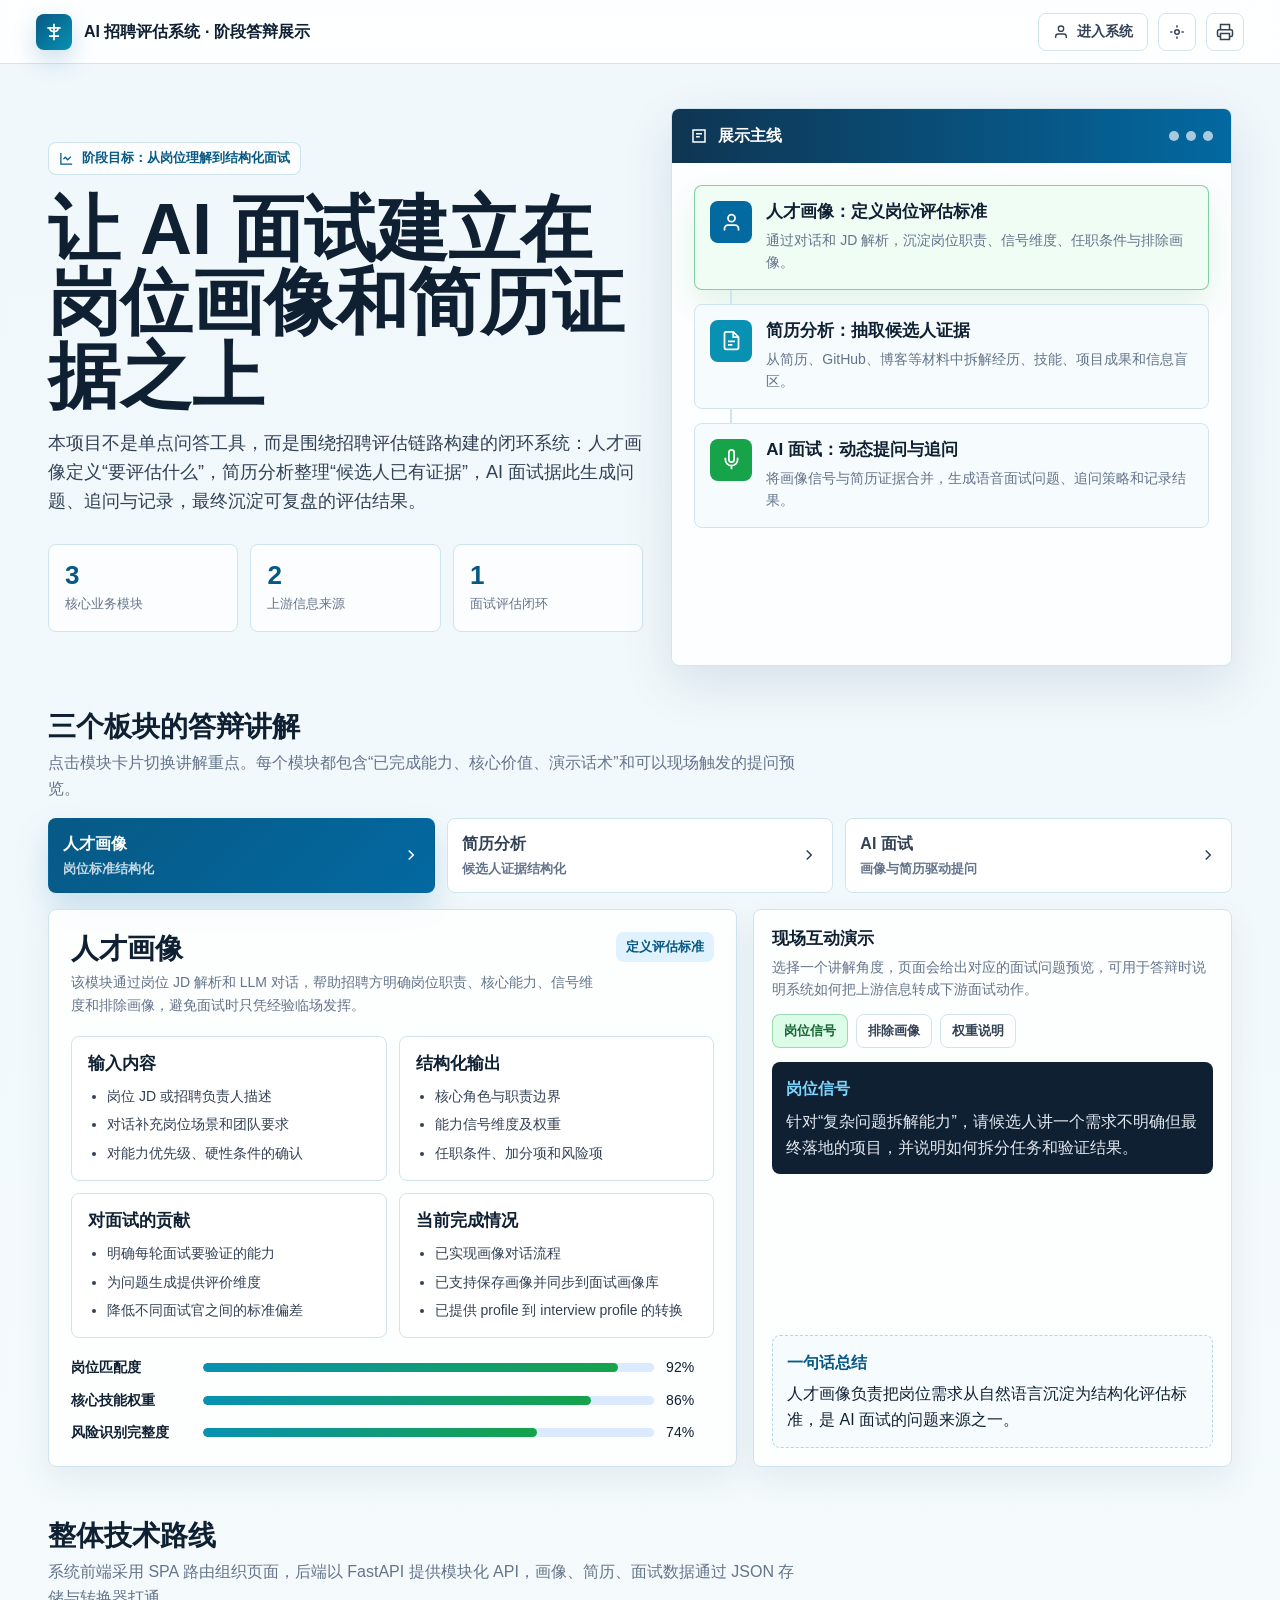
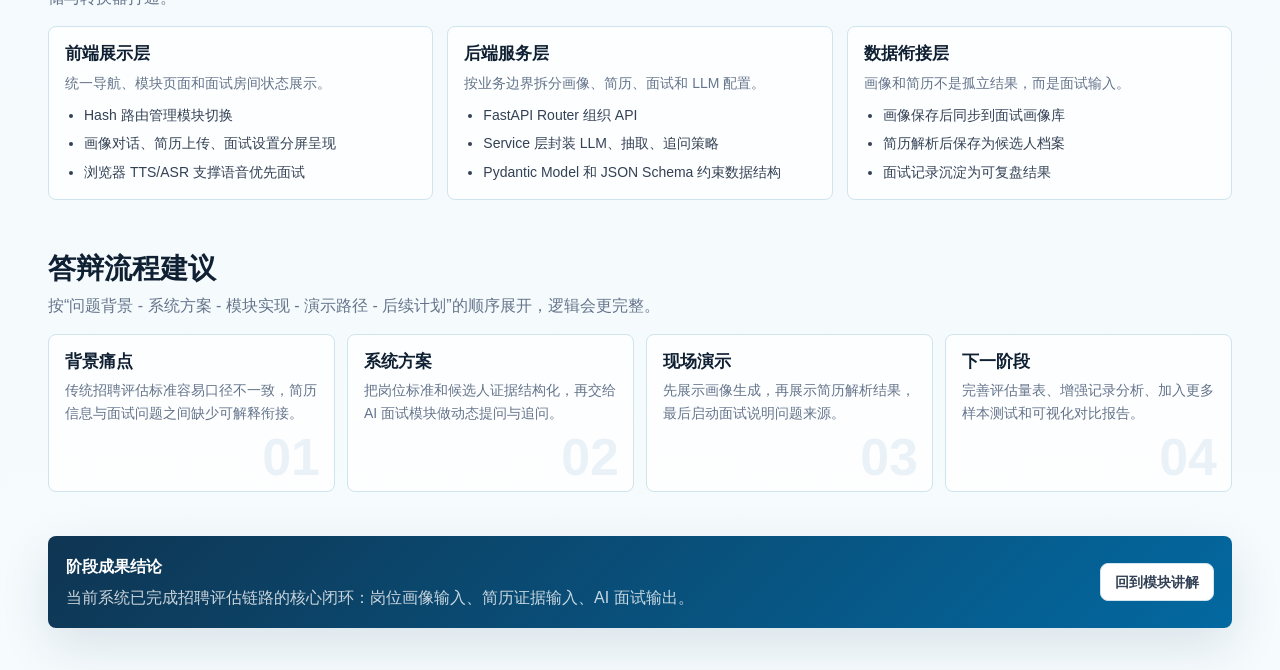
==== defense_showcase/index.html @ 8c4bca88 "答辩展示页面" ====
<!DOCTYPE html>
<html lang="zh-CN">
<head>
  <meta charset="UTF-8">
  <meta name="viewport" content="width=device-width, initial-scale=1.0">
  <title>AI 招聘评估系统 - 阶段答辩展示</title>
  <style>
    :root {
      --bg: #eef7fb;
      --surface: #ffffff;
      --surface-soft: #f6fbfd;
      --ink: #102033;
      --text: #334155;
      --muted: #64748b;
      --line: #cfe4ee;
      --blue: #0369a1;
      --blue-dark: #075985;
      --cyan: #0891b2;
      --green: #16a34a;
      --amber: #d97706;
      --red: #dc2626;
      --shadow: 0 18px 50px rgba(15, 61, 89, 0.12);
      --radius: 8px;
    }

    * {
      box-sizing: border-box;
    }

    html {
      scroll-behavior: smooth;
    }

    body {
      margin: 0;
      min-height: 100vh;
      color: var(--ink);
      background:
        linear-gradient(180deg, rgba(238, 247, 251, 0.92), rgba(246, 251, 253, 0.98)),
        repeating-linear-gradient(90deg, rgba(3, 105, 161, 0.05) 0 1px, transparent 1px 92px);
      font-family: "Inter", "PingFang SC", "Microsoft YaHei", Arial, sans-serif;
      line-height: 1.6;
    }

    button,
    input {
      font: inherit;
    }

    .topbar {
      position: sticky;
      top: 0;
      z-index: 20;
      height: 64px;
      display: flex;
      align-items: center;
      justify-content: space-between;
      gap: 20px;
      padding: 0 36px;
      background: rgba(255, 255, 255, 0.88);
      border-bottom: 1px solid rgba(207, 228, 238, 0.9);
      backdrop-filter: blur(16px);
    }

    .brand {
      display: flex;
      align-items: center;
      gap: 12px;
      min-width: 0;
      font-weight: 800;
      letter-spacing: 0;
    }

    .brand-mark {
      width: 36px;
      height: 36px;
      display: grid;
      place-items: center;
      color: #fff;
      background: linear-gradient(135deg, var(--blue-dark), var(--cyan));
      border-radius: 8px;
      box-shadow: 0 10px 24px rgba(3, 105, 161, 0.22);
      flex: 0 0 auto;
    }

    .brand span:last-child {
      overflow: hidden;
      text-overflow: ellipsis;
      white-space: nowrap;
    }

    .top-actions {
      display: flex;
      gap: 10px;
      align-items: center;
      flex-wrap: wrap;
      justify-content: flex-end;
    }

    .icon-btn,
    .text-btn,
    .tab-btn,
    .chip-btn {
      border: 1px solid var(--line);
      background: var(--surface);
      color: var(--text);
      cursor: pointer;
      transition: transform 160ms ease, border-color 160ms ease, background 160ms ease, color 160ms ease, box-shadow 160ms ease;
    }

    .icon-btn {
      width: 38px;
      height: 38px;
      border-radius: 8px;
      display: inline-grid;
      place-items: center;
    }

    .text-btn {
      min-height: 38px;
      padding: 0 14px;
      border-radius: 8px;
      display: inline-flex;
      align-items: center;
      gap: 8px;
      text-decoration: none;
      font-size: 14px;
      font-weight: 700;
    }

    .icon-btn:hover,
    .text-btn:hover,
    .tab-btn:hover,
    .chip-btn:hover {
      transform: translateY(-1px);
      border-color: rgba(3, 105, 161, 0.38);
      box-shadow: 0 10px 24px rgba(3, 105, 161, 0.1);
    }

    .hero {
      display: grid;
      grid-template-columns: minmax(0, 1.03fr) minmax(340px, 0.97fr);
      gap: 28px;
      max-width: 1240px;
      margin: 0 auto;
      padding: 44px 28px 18px;
      align-items: stretch;
    }

    .hero-copy {
      display: flex;
      flex-direction: column;
      justify-content: center;
      min-height: 500px;
      padding: 34px 0;
    }

    .eyebrow {
      display: inline-flex;
      width: fit-content;
      align-items: center;
      gap: 8px;
      color: var(--blue-dark);
      font-size: 13px;
      font-weight: 800;
      padding: 5px 10px;
      border: 1px solid rgba(3, 105, 161, 0.18);
      background: rgba(255, 255, 255, 0.72);
      border-radius: 8px;
    }

    h1 {
      margin: 18px 0 16px;
      font-size: clamp(38px, 6vw, 72px);
      line-height: 1.02;
      letter-spacing: 0;
    }

    .hero-copy p {
      max-width: 680px;
      margin: 0;
      color: var(--text);
      font-size: 18px;
    }

    .hero-metrics {
      display: grid;
      grid-template-columns: repeat(3, minmax(0, 1fr));
      gap: 12px;
      margin-top: 28px;
    }

    .metric {
      padding: 16px;
      background: rgba(255, 255, 255, 0.78);
      border: 1px solid var(--line);
      border-radius: var(--radius);
    }

    .metric strong {
      display: block;
      font-size: 26px;
      color: var(--blue-dark);
      line-height: 1.1;
    }

    .metric span {
      display: block;
      margin-top: 5px;
      color: var(--muted);
      font-size: 13px;
    }

    .demo-panel {
      min-height: 500px;
      background: rgba(255, 255, 255, 0.82);
      border: 1px solid rgba(207, 228, 238, 0.95);
      border-radius: var(--radius);
      box-shadow: var(--shadow);
      overflow: hidden;
    }

    .panel-head {
      height: 54px;
      display: flex;
      align-items: center;
      justify-content: space-between;
      padding: 0 18px;
      background: linear-gradient(90deg, #0f3552, #0369a1);
      color: #fff;
    }

    .panel-title {
      display: flex;
      align-items: center;
      gap: 10px;
      font-weight: 800;
    }

    .window-dots {
      display: flex;
      gap: 7px;
    }

    .window-dots span {
      width: 10px;
      height: 10px;
      border-radius: 999px;
      background: rgba(255, 255, 255, 0.66);
    }

    .flow {
      padding: 22px;
    }

    .flow-step {
      display: grid;
      grid-template-columns: 42px minmax(0, 1fr);
      gap: 14px;
      padding: 15px;
      border: 1px solid var(--line);
      background: var(--surface-soft);
      border-radius: var(--radius);
      position: relative;
    }

    .flow-step + .flow-step {
      margin-top: 14px;
    }

    .flow-step + .flow-step::before {
      content: "";
      position: absolute;
      top: -15px;
      left: 35px;
      width: 2px;
      height: 14px;
      background: var(--line);
    }

    .step-icon {
      width: 42px;
      height: 42px;
      display: grid;
      place-items: center;
      color: #fff;
      background: var(--blue);
      border-radius: 8px;
    }

    .flow-step[data-kind="resume"] .step-icon {
      background: var(--cyan);
    }

    .flow-step[data-kind="interview"] .step-icon {
      background: var(--green);
    }

    .flow-step h3,
    .card h3,
    .detail h3,
    .script-card h3 {
      margin: 0;
      font-size: 17px;
      line-height: 1.3;
    }

    .flow-step p,
    .card p,
    .detail p,
    .script-card p {
      margin: 6px 0 0;
      color: var(--muted);
      font-size: 14px;
    }

    .flow-step.active {
      border-color: rgba(22, 163, 74, 0.5);
      background: #f0fdf4;
      box-shadow: 0 14px 30px rgba(22, 163, 74, 0.12);
    }

    .section {
      max-width: 1240px;
      margin: 0 auto;
      padding: 26px 28px;
    }

    .section-title {
      display: flex;
      align-items: end;
      justify-content: space-between;
      gap: 20px;
      margin-bottom: 16px;
    }

    h2 {
      margin: 0;
      font-size: 28px;
      line-height: 1.2;
      letter-spacing: 0;
    }

    .section-title p {
      margin: 7px 0 0;
      color: var(--muted);
      max-width: 760px;
    }

    .tabs {
      display: grid;
      grid-template-columns: repeat(3, minmax(0, 1fr));
      gap: 12px;
      margin-bottom: 16px;
    }

    .tab-btn {
      min-height: 64px;
      padding: 12px 14px;
      border-radius: var(--radius);
      display: flex;
      align-items: center;
      justify-content: space-between;
      text-align: left;
      font-weight: 800;
    }

    .tab-btn small {
      display: block;
      margin-top: 2px;
      color: var(--muted);
      font-weight: 600;
    }

    .tab-btn.active {
      color: #fff;
      background: linear-gradient(135deg, var(--blue-dark), var(--blue));
      border-color: transparent;
      box-shadow: 0 16px 34px rgba(3, 105, 161, 0.18);
    }

    .tab-btn.active small {
      color: rgba(255, 255, 255, 0.76);
    }

    .module-layout {
      display: grid;
      grid-template-columns: minmax(0, 1.18fr) minmax(310px, 0.82fr);
      gap: 16px;
      align-items: stretch;
    }

    .detail,
    .script-card,
    .card {
      background: rgba(255, 255, 255, 0.86);
      border: 1px solid var(--line);
      border-radius: var(--radius);
      box-shadow: 0 12px 32px rgba(15, 61, 89, 0.08);
    }

    .detail {
      min-height: 460px;
      padding: 22px;
    }

    .detail-top {
      display: flex;
      align-items: flex-start;
      justify-content: space-between;
      gap: 18px;
      margin-bottom: 20px;
    }

    .badge {
      display: inline-flex;
      align-items: center;
      gap: 7px;
      padding: 5px 10px;
      border-radius: 8px;
      color: var(--blue-dark);
      background: #e0f2fe;
      font-size: 13px;
      font-weight: 800;
      white-space: nowrap;
    }

    .grid-2 {
      display: grid;
      grid-template-columns: repeat(2, minmax(0, 1fr));
      gap: 12px;
    }

    .card {
      padding: 16px;
      box-shadow: none;
    }

    .card ul,
    .script-card ul {
      margin: 10px 0 0;
      padding-left: 19px;
      color: var(--text);
      font-size: 14px;
    }

    .card li + li,
    .script-card li + li {
      margin-top: 6px;
    }

    .signal-list {
      display: grid;
      gap: 10px;
      margin-top: 18px;
    }

    .signal {
      display: grid;
      grid-template-columns: 120px minmax(0, 1fr) 48px;
      gap: 12px;
      align-items: center;
      font-size: 14px;
    }

    .bar {
      height: 9px;
      background: #dbeafe;
      border-radius: 999px;
      overflow: hidden;
    }

    .bar span {
      display: block;
      height: 100%;
      width: var(--w);
      background: linear-gradient(90deg, var(--cyan), var(--green));
      border-radius: inherit;
      transition: width 260ms ease;
    }

    .script-card {
      padding: 18px;
      min-height: 460px;
      display: flex;
      flex-direction: column;
      justify-content: space-between;
      gap: 16px;
    }

    .script-block {
      padding: 14px;
      border: 1px dashed rgba(3, 105, 161, 0.25);
      background: var(--surface-soft);
      border-radius: var(--radius);
    }

    .script-block strong {
      display: block;
      margin-bottom: 6px;
      color: var(--blue-dark);
    }

    .chips {
      display: flex;
      flex-wrap: wrap;
      gap: 8px;
      margin-top: 14px;
    }

    .chip-btn {
      min-height: 34px;
      padding: 0 11px;
      border-radius: 8px;
      font-size: 13px;
      font-weight: 800;
    }

    .chip-btn.active {
      background: #dcfce7;
      color: #166534;
      border-color: rgba(22, 163, 74, 0.35);
    }

    .question-preview {
      margin-top: 14px;
      padding: 14px;
      min-height: 104px;
      background: #102033;
      color: #e2e8f0;
      border-radius: var(--radius);
    }

    .question-preview strong {
      display: block;
      margin-bottom: 7px;
      color: #7dd3fc;
    }

    .cards-row {
      display: grid;
      grid-template-columns: repeat(3, minmax(0, 1fr));
      gap: 14px;
    }

    .timeline {
      display: grid;
      grid-template-columns: repeat(4, minmax(0, 1fr));
      gap: 12px;
    }

    .timeline .card {
      min-height: 158px;
      position: relative;
      overflow: hidden;
    }

    .timeline .card::before {
      content: attr(data-step);
      position: absolute;
      right: 14px;
      bottom: 8px;
      color: rgba(3, 105, 161, 0.08);
      font-size: 52px;
      font-weight: 900;
      line-height: 1;
    }

    .footer {
      max-width: 1240px;
      margin: 18px auto 42px;
      padding: 0 28px;
    }

    .footer-inner {
      display: flex;
      align-items: center;
      justify-content: space-between;
      gap: 18px;
      padding: 18px;
      color: #fff;
      background: linear-gradient(135deg, #0f3552, #0369a1);
      border-radius: var(--radius);
      box-shadow: var(--shadow);
    }

    .footer-inner p {
      margin: 5px 0 0;
      color: rgba(255, 255, 255, 0.78);
    }

    .toast {
      position: fixed;
      right: 22px;
      bottom: 22px;
      z-index: 50;
      max-width: min(360px, calc(100vw - 44px));
      padding: 12px 14px;
      color: #fff;
      background: #102033;
      border-radius: 8px;
      box-shadow: 0 16px 34px rgba(15, 32, 51, 0.28);
      transform: translateY(18px);
      opacity: 0;
      pointer-events: none;
      transition: transform 180ms ease, opacity 180ms ease;
      font-size: 14px;
    }

    .toast.show {
      opacity: 1;
      transform: translateY(0);
    }

    @media (max-width: 980px) {
      .hero,
      .module-layout {
        grid-template-columns: 1fr;
      }

      .hero-copy,
      .demo-panel {
        min-height: auto;
      }

      .cards-row,
      .timeline {
        grid-template-columns: repeat(2, minmax(0, 1fr));
      }
    }

    @media (max-width: 720px) {
      .topbar {
        height: auto;
        min-height: 64px;
        padding: 12px 16px;
        align-items: flex-start;
        flex-direction: column;
      }

      .top-actions {
        justify-content: flex-start;
      }

      .hero,
      .section,
      .footer {
        padding-left: 16px;
        padding-right: 16px;
      }

      .hero {
        padding-top: 24px;
      }

      .hero-metrics,
      .tabs,
      .grid-2,
      .cards-row,
      .timeline {
        grid-template-columns: 1fr;
      }

      h1 {
        font-size: 38px;
      }

      .signal {
        grid-template-columns: 1fr;
        gap: 6px;
      }

      .detail-top,
      .section-title,
      .footer-inner {
        align-items: flex-start;
        flex-direction: column;
      }
    }

    @media print {
      .topbar,
      .top-actions,
      .tabs,
      .chips,
      .footer {
        display: none;
      }

      body {
        background: #fff;
      }

      .hero,
      .section {
        max-width: none;
        padding: 16px;
      }

      .detail,
      .script-card,
      .card,
      .demo-panel {
        box-shadow: none;
      }
    }
  </style>
</head>
<body>
  <header class="topbar">
    <div class="brand">
      <span class="brand-mark" aria-hidden="true">
        <svg width="20" height="20" viewBox="0 0 24 24" fill="none" stroke="currentColor" stroke-width="2">
          <path d="M12 2v20M4 7h16M6 17h12"/>
          <path d="M7 7c0 6 10 6 10 0"/>
        </svg>
      </span>
      <span>AI 招聘评估系统 · 阶段答辩展示</span>
    </div>
    <div class="top-actions" aria-label="演示操作">
      <a class="text-btn" href="../frontend/index.html#/portrait">
        <svg width="16" height="16" viewBox="0 0 24 24" fill="none" stroke="currentColor" stroke-width="2">
          <path d="M20 21v-2a4 4 0 0 0-4-4H8a4 4 0 0 0-4 4v2"/>
          <circle cx="12" cy="7" r="4"/>
        </svg>
        进入系统
      </a>
      <button class="icon-btn" id="focusBtn" title="聚焦讲解路径" aria-label="聚焦讲解路径">
        <svg width="18" height="18" viewBox="0 0 24 24" fill="none" stroke="currentColor" stroke-width="2">
          <circle cx="12" cy="12" r="3"/>
          <path d="M3 12h3M18 12h3M12 3v3M12 18v3"/>
        </svg>
      </button>
      <button class="icon-btn" id="printBtn" title="打印答辩页" aria-label="打印答辩页">
        <svg width="18" height="18" viewBox="0 0 24 24" fill="none" stroke="currentColor" stroke-width="2">
          <path d="M6 9V2h12v7"/>
          <path d="M6 18H4a2 2 0 0 1-2-2v-5a2 2 0 0 1 2-2h16a2 2 0 0 1 2 2v5a2 2 0 0 1-2 2h-2"/>
          <path d="M6 14h12v8H6z"/>
        </svg>
      </button>
    </div>
  </header>

  <main>
    <section class="hero" id="overview">
      <div class="hero-copy">
        <span class="eyebrow">
          <svg width="15" height="15" viewBox="0 0 24 24" fill="none" stroke="currentColor" stroke-width="2">
            <path d="M3 3v18h18"/>
            <path d="m19 9-5 5-4-4-3 3"/>
          </svg>
          阶段目标：从岗位理解到结构化面试
        </span>
        <h1>让 AI 面试建立在岗位画像和简历证据之上</h1>
        <p>
          本项目不是单点问答工具，而是围绕招聘评估链路构建的闭环系统：人才画像定义“要评估什么”，简历分析整理“候选人已有证据”，AI 面试据此生成问题、追问与记录，最终沉淀可复盘的评估结果。
        </p>
        <div class="hero-metrics" aria-label="项目概览指标">
          <div class="metric">
            <strong>3</strong>
            <span>核心业务模块</span>
          </div>
          <div class="metric">
            <strong>2</strong>
            <span>上游信息来源</span>
          </div>
          <div class="metric">
            <strong>1</strong>
            <span>面试评估闭环</span>
          </div>
        </div>
      </div>

      <aside class="demo-panel" aria-label="系统数据流展示">
        <div class="panel-head">
          <div class="panel-title">
            <svg width="18" height="18" viewBox="0 0 24 24" fill="none" stroke="currentColor" stroke-width="2">
              <path d="M4 4h16v16H4z"/>
              <path d="M8 9h8M8 13h5"/>
            </svg>
            展示主线
          </div>
          <div class="window-dots" aria-hidden="true"><span></span><span></span><span></span></div>
        </div>
        <div class="flow" id="flow">
          <article class="flow-step active" data-kind="portrait">
            <div class="step-icon">
              <svg width="21" height="21" viewBox="0 0 24 24" fill="none" stroke="currentColor" stroke-width="2">
                <path d="M20 21v-2a4 4 0 0 0-4-4H8a4 4 0 0 0-4 4v2"/>
                <circle cx="12" cy="7" r="4"/>
              </svg>
            </div>
            <div>
              <h3>人才画像：定义岗位评估标准</h3>
              <p>通过对话和 JD 解析，沉淀岗位职责、信号维度、任职条件与排除画像。</p>
            </div>
          </article>
          <article class="flow-step" data-kind="resume">
            <div class="step-icon">
              <svg width="21" height="21" viewBox="0 0 24 24" fill="none" stroke="currentColor" stroke-width="2">
                <path d="M14 2H6a2 2 0 0 0-2 2v16a2 2 0 0 0 2 2h12a2 2 0 0 0 2-2V8z"/>
                <path d="M14 2v6h6M8 13h8M8 17h5"/>
              </svg>
            </div>
            <div>
              <h3>简历分析：抽取候选人证据</h3>
              <p>从简历、GitHub、博客等材料中拆解经历、技能、项目成果和信息盲区。</p>
            </div>
          </article>
          <article class="flow-step" data-kind="interview">
            <div class="step-icon">
              <svg width="21" height="21" viewBox="0 0 24 24" fill="none" stroke="currentColor" stroke-width="2">
                <path d="M12 1a3 3 0 0 0-3 3v8a3 3 0 0 0 6 0V4a3 3 0 0 0-3-3z"/>
                <path d="M19 10v2a7 7 0 0 1-14 0v-2M12 19v4"/>
              </svg>
            </div>
            <div>
              <h3>AI 面试：动态提问与追问</h3>
              <p>将画像信号与简历证据合并，生成语音面试问题、追问策略和记录结果。</p>
            </div>
          </article>
        </div>
      </aside>
    </section>

    <section class="section" id="modules">
      <div class="section-title">
        <div>
          <h2>三个板块的答辩讲解</h2>
          <p>点击模块卡片切换讲解重点。每个模块都包含“已完成能力、核心价值、演示话术”和可以现场触发的提问预览。</p>
        </div>
      </div>

      <div class="tabs" role="tablist" aria-label="模块切换">
        <button class="tab-btn active" data-module="portrait" role="tab" aria-selected="true">
          <span>人才画像<small>岗位标准结构化</small></span>
          <svg width="18" height="18" viewBox="0 0 24 24" fill="none" stroke="currentColor" stroke-width="2">
            <path d="m9 18 6-6-6-6"/>
          </svg>
        </button>
        <button class="tab-btn" data-module="resume" role="tab" aria-selected="false">
          <span>简历分析<small>候选人证据结构化</small></span>
          <svg width="18" height="18" viewBox="0 0 24 24" fill="none" stroke="currentColor" stroke-width="2">
            <path d="m9 18 6-6-6-6"/>
          </svg>
        </button>
        <button class="tab-btn" data-module="interview" role="tab" aria-selected="false">
          <span>AI 面试<small>画像与简历驱动提问</small></span>
          <svg width="18" height="18" viewBox="0 0 24 24" fill="none" stroke="currentColor" stroke-width="2">
            <path d="m9 18 6-6-6-6"/>
          </svg>
        </button>
      </div>

      <div class="module-layout">
        <article class="detail" id="moduleDetail"></article>
        <aside class="script-card">
          <div>
            <h3>现场互动演示</h3>
            <p>选择一个讲解角度，页面会给出对应的面试问题预览，可用于答辩时说明系统如何把上游信息转成下游面试动作。</p>
            <div class="chips" id="questionChips" aria-label="问题预览选项"></div>
            <div class="question-preview" id="questionPreview"></div>
          </div>
          <div class="script-block">
            <strong>一句话总结</strong>
            <span id="oneLine"></span>
          </div>
        </aside>
      </div>
    </section>

    <section class="section">
      <div class="section-title">
        <div>
          <h2>整体技术路线</h2>
          <p>系统前端采用 SPA 路由组织页面，后端以 FastAPI 提供模块化 API，画像、简历、面试数据通过 JSON 存储与转换器打通。</p>
        </div>
      </div>
      <div class="cards-row">
        <article class="card">
          <h3>前端展示层</h3>
          <p>统一导航、模块页面和面试房间状态展示。</p>
          <ul>
            <li>Hash 路由管理模块切换</li>
            <li>画像对话、简历上传、面试设置分屏呈现</li>
            <li>浏览器 TTS/ASR 支撑语音优先面试</li>
          </ul>
        </article>
        <article class="card">
          <h3>后端服务层</h3>
          <p>按业务边界拆分画像、简历、面试和 LLM 配置。</p>
          <ul>
            <li>FastAPI Router 组织 API</li>
            <li>Service 层封装 LLM、抽取、追问策略</li>
            <li>Pydantic Model 和 JSON Schema 约束数据结构</li>
          </ul>
        </article>
        <article class="card">
          <h3>数据衔接层</h3>
          <p>画像和简历不是孤立结果，而是面试输入。</p>
          <ul>
            <li>画像保存后同步到面试画像库</li>
            <li>简历解析后保存为候选人档案</li>
            <li>面试记录沉淀为可复盘结果</li>
          </ul>
        </article>
      </div>
    </section>

    <section class="section">
      <div class="section-title">
        <div>
          <h2>答辩流程建议</h2>
          <p>按“问题背景 - 系统方案 - 模块实现 - 演示路径 - 后续计划”的顺序展开，逻辑会更完整。</p>
        </div>
      </div>
      <div class="timeline">
        <article class="card" data-step="01">
          <h3>背景痛点</h3>
          <p>传统招聘评估标准容易口径不一致，简历信息与面试问题之间缺少可解释衔接。</p>
        </article>
        <article class="card" data-step="02">
          <h3>系统方案</h3>
          <p>把岗位标准和候选人证据结构化，再交给 AI 面试模块做动态提问与追问。</p>
        </article>
        <article class="card" data-step="03">
          <h3>现场演示</h3>
          <p>先展示画像生成，再展示简历解析结果，最后启动面试说明问题来源。</p>
        </article>
        <article class="card" data-step="04">
          <h3>下一阶段</h3>
          <p>完善评估量表、增强记录分析、加入更多样本测试和可视化对比报告。</p>
        </article>
      </div>
    </section>
  </main>

  <footer class="footer">
    <div class="footer-inner">
      <div>
        <strong>阶段成果结论</strong>
        <p>当前系统已完成招聘评估链路的核心闭环：岗位画像输入、简历证据输入、AI 面试输出。</p>
      </div>
      <a class="text-btn" href="#modules">回到模块讲解</a>
    </div>
  </footer>

  <div class="toast" id="toast" role="status" aria-live="polite"></div>

  <script>
    const modules = {
      portrait: {
        title: "人才画像",
        badge: "定义评估标准",
        oneLine: "人才画像负责把岗位需求从自然语言沉淀为结构化评估标准，是 AI 面试的问题来源之一。",
        intro: "该模块通过岗位 JD 解析和 LLM 对话，帮助招聘方明确岗位职责、核心能力、信号维度和排除画像，避免面试时只凭经验临场发挥。",
        cards: [
          {
            title: "输入内容",
            points: ["岗位 JD 或招聘负责人描述", "对话补充岗位场景和团队要求", "对能力优先级、硬性条件的确认"]
          },
          {
            title: "结构化输出",
            points: ["核心角色与职责边界", "能力信号维度及权重", "任职条件、加分项和风险项"]
          },
          {
            title: "对面试的贡献",
            points: ["明确每轮面试要验证的能力", "为问题生成提供评价维度", "降低不同面试官之间的标准偏差"]
          },
          {
            title: "当前完成情况",
            points: ["已实现画像对话流程", "已支持保存画像并同步到面试画像库", "已提供 profile 到 interview profile 的转换"]
          }
        ],
        signals: [
          ["岗位匹配度", 92],
          ["核心技能权重", 86],
          ["风险识别完整度", 74]
        ],
        questions: [
          ["岗位信号", "针对“复杂问题拆解能力”，请候选人讲一个需求不明确但最终落地的项目，并说明如何拆分任务和验证结果。"],
          ["排除画像", "如果候选人在协作中只关注个人产出，请追问一次跨团队推进的具体冲突和解决方式。"],
          ["权重说明", "把岗位最关键的三个能力维度用于第一轮问题排序，优先验证高权重能力。"]
        ]
      },
      resume: {
        title: "简历分析",
        badge: "整理候选人证据",
        oneLine: "简历分析负责把候选人材料转成可验证证据，让 AI 面试知道应该验证哪些经历、哪些信息还缺失。",
        intro: "该模块上传 PDF 或 Word 简历后抽取文本，并调用 LLM 进行语义分析，将能力声明、客观经历、项目证据和信息盲区拆开，形成候选人档案。",
        cards: [
          {
            title: "输入内容",
            points: ["PDF、Word 等简历文件", "GitHub、技术博客等外部足迹", "项目经历、技能栈和教育背景"]
          },
          {
            title: "结构化输出",
            points: ["候选人基础档案", "项目经历与技能证据", "信息盲区、可疑泛化表述和待追问点"]
          },
          {
            title: "对面试的贡献",
            points: ["把简历亮点转成验证问题", "针对信息缺口自动补问", "避免面试只围绕泛泛技能清单展开"]
          },
          {
            title: "当前完成情况",
            points: ["已实现简历上传解析 API", "已支持候选人档案保存", "已把解析结果同步为面试候选人输入"]
          }
        ],
        signals: [
          ["经历可验证性", 88],
          ["技能证据密度", 79],
          ["信息盲区识别", 83]
        ],
        questions: [
          ["项目证据", "简历中提到“负责性能优化”，请候选人说明优化前后的指标、定位方法和自己实际负责的部分。"],
          ["技能核验", "候选人列出了 FastAPI 和 LLM 调用经验，请让其解释一次接口设计、异常处理和超时重试策略。"],
          ["信息盲区", "简历未说明团队规模和协作方式，请追问项目中如何分工、如何处理评审意见。"]
        ]
      },
      interview: {
        title: "AI 面试",
        badge: "动态提问追问",
        oneLine: "AI 面试把画像标准和简历证据合并，完成有依据、有追问、有记录的自动化面试流程。",
        intro: "该模块要求选择已保存的人才画像和简历分析结果，系统基于二者生成面试方案，语音播报问题，接收候选人口述回答，并根据回答质量决定追问。",
        cards: [
          {
            title: "输入内容",
            points: ["面试画像 profile_id", "候选人档案 candidate_id", "面试时长、配置模型和交互状态"]
          },
          {
            title: "运行逻辑",
            points: ["按画像维度生成主问题", "结合简历证据指定追问方向", "根据回答质量限制追问次数"]
          },
          {
            title: "输出结果",
            points: ["问题、回答与追问记录", "候选人表现证据", "后续可扩展为评分报告和对比分析"]
          },
          {
            title: "当前完成情况",
            points: ["已实现面试启动、下一题、回答提交", "已支持浏览器语音播报和录音输入", "已支持面试记录列表与详情查看"]
          }
        ],
        signals: [
          ["问题针对性", 90],
          ["追问有效性", 82],
          ["记录可复盘性", 87]
        ],
        questions: [
          ["综合提问", "根据岗位画像的“系统设计能力”和简历中的“招聘评估系统项目”，请候选人讲解后端模块边界设计。"],
          ["动态追问", "如果回答只描述功能，请追问数据如何在画像、简历和面试之间转换，以及如何保证结构一致。"],
          ["结束复盘", "面试结束后，把回答证据映射回画像维度，标注强证据、弱证据和未验证项。"]
        ]
      }
    };

    const detail = document.getElementById("moduleDetail");
    const oneLine = document.getElementById("oneLine");
    const chips = document.getElementById("questionChips");
    const preview = document.getElementById("questionPreview");
    const tabButtons = Array.from(document.querySelectorAll(".tab-btn"));
    const flowSteps = Array.from(document.querySelectorAll(".flow-step"));
    const toast = document.getElementById("toast");

    let currentModule = "portrait";
    let toastTimer = null;

    function showToast(message) {
      toast.textContent = message;
      toast.classList.add("show");
      clearTimeout(toastTimer);
      toastTimer = setTimeout(() => toast.classList.remove("show"), 2200);
    }

    function renderModule(key) {
      currentModule = key;
      const data = modules[key];

      tabButtons.forEach((btn) => {
        const active = btn.dataset.module === key;
        btn.classList.toggle("active", active);
        btn.setAttribute("aria-selected", String(active));
      });

      flowSteps.forEach((step) => {
        step.classList.toggle("active", step.dataset.kind === key);
      });

      detail.innerHTML = `
        <div class="detail-top">
          <div>
            <h2>${data.title}</h2>
            <p>${data.intro}</p>
          </div>
          <span class="badge">${data.badge}</span>
        </div>
        <div class="grid-2">
          ${data.cards.map((card) => `
            <section class="card">
              <h3>${card.title}</h3>
              <ul>${card.points.map((point) => `<li>${point}</li>`).join("")}</ul>
            </section>
          `).join("")}
        </div>
        <div class="signal-list" aria-label="${data.title}阶段指标">
          ${data.signals.map(([label, value]) => `
            <div class="signal">
              <strong>${label}</strong>
              <div class="bar" aria-hidden="true"><span style="--w: ${value}%"></span></div>
              <span>${value}%</span>
            </div>
          `).join("")}
        </div>
      `;

      oneLine.textContent = data.oneLine;
      renderQuestions(0);
    }

    function renderQuestions(activeIndex) {
      const data = modules[currentModule];
      chips.innerHTML = data.questions.map(([label], index) => `
        <button class="chip-btn ${index === activeIndex ? "active" : ""}" data-index="${index}">${label}</button>
      `).join("");
      const [label, text] = data.questions[activeIndex];
      preview.innerHTML = `<strong>${label}</strong><span>${text}</span>`;
    }

    tabButtons.forEach((button) => {
      button.addEventListener("click", () => {
        renderModule(button.dataset.module);
        showToast(`已切换到「${modules[button.dataset.module].title}」讲解`);
      });
    });

    chips.addEventListener("click", (event) => {
      const target = event.target.closest(".chip-btn");
      if (!target) return;
      renderQuestions(Number(target.dataset.index));
      showToast("已更新现场提问预览");
    });

    document.getElementById("focusBtn").addEventListener("click", () => {
      const order = ["portrait", "resume", "interview"];
      const next = order[(order.indexOf(currentModule) + 1) % order.length];
      renderModule(next);
      document.getElementById("modules").scrollIntoView({ behavior: "smooth", block: "start" });
    });

    document.getElementById("printBtn").addEventListener("click", () => {
      window.print();
    });

    renderModule(currentModule);
  </script>
</body>
</html>
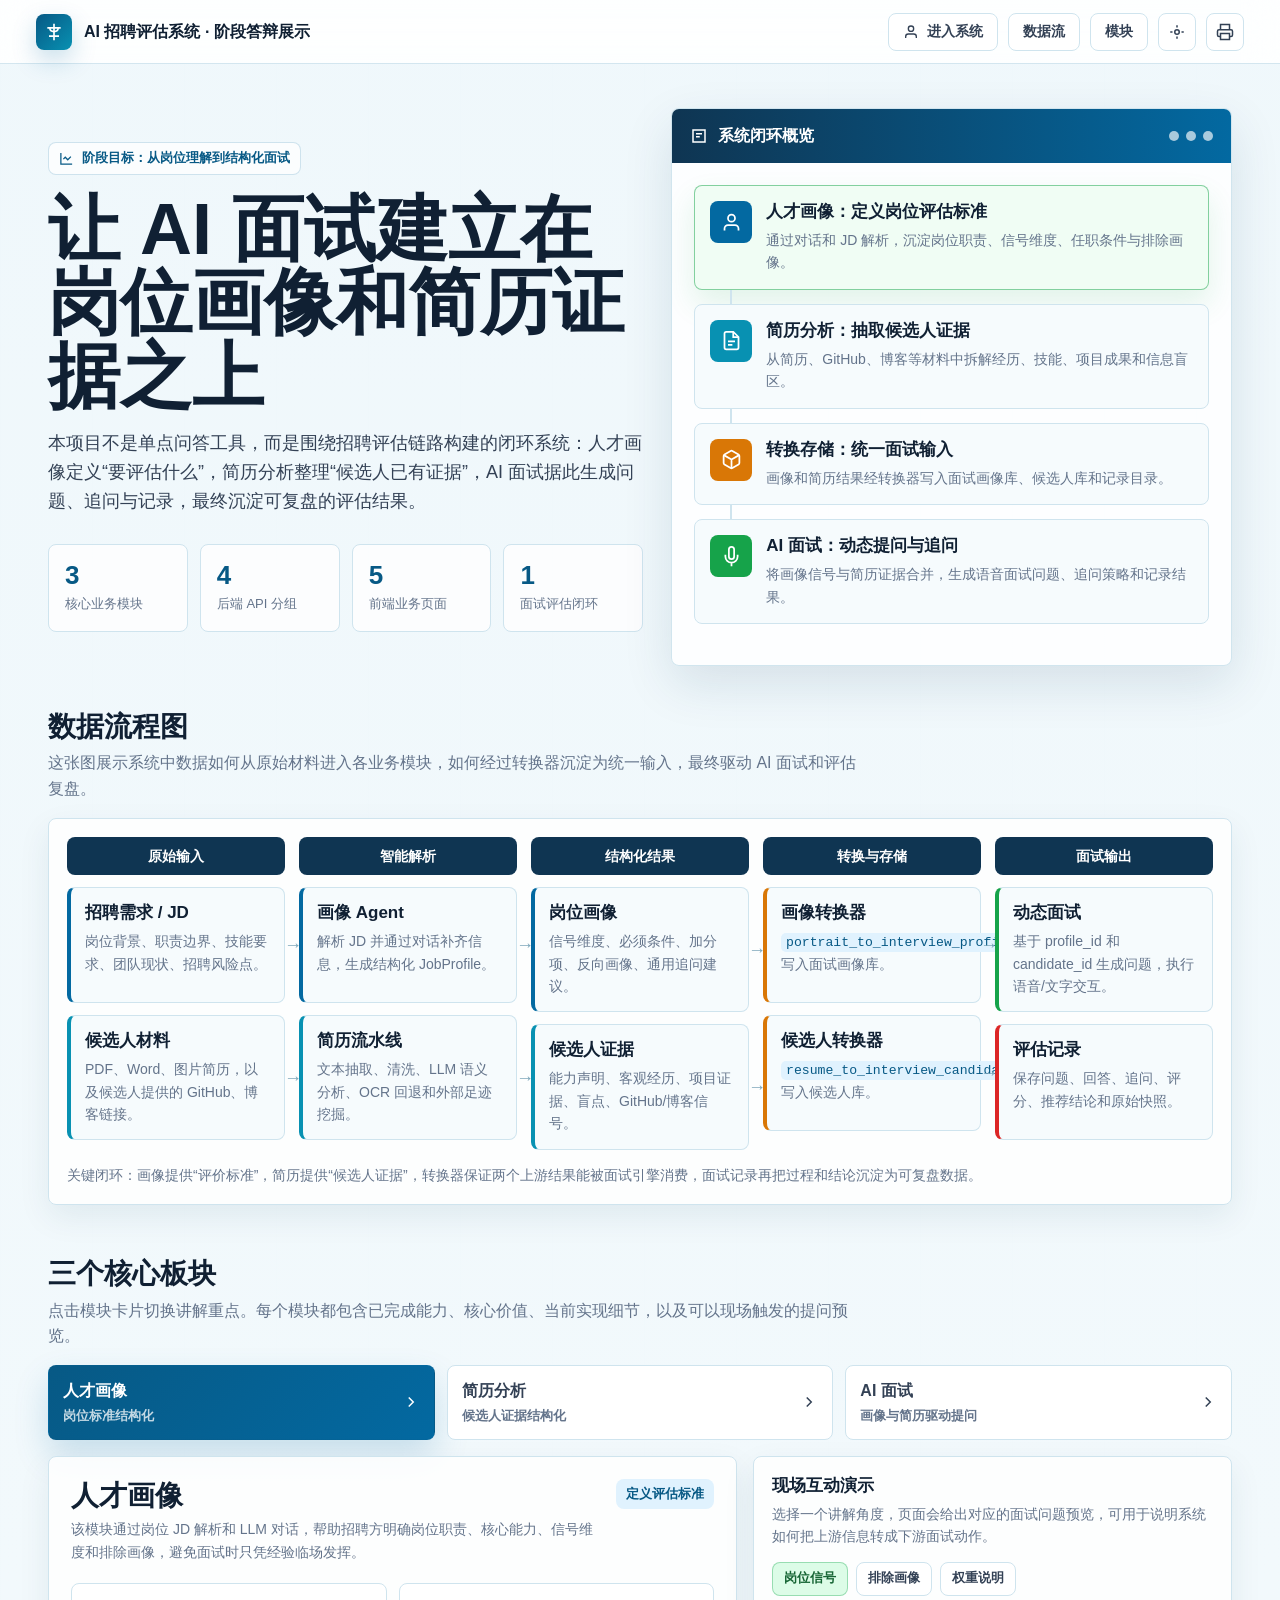
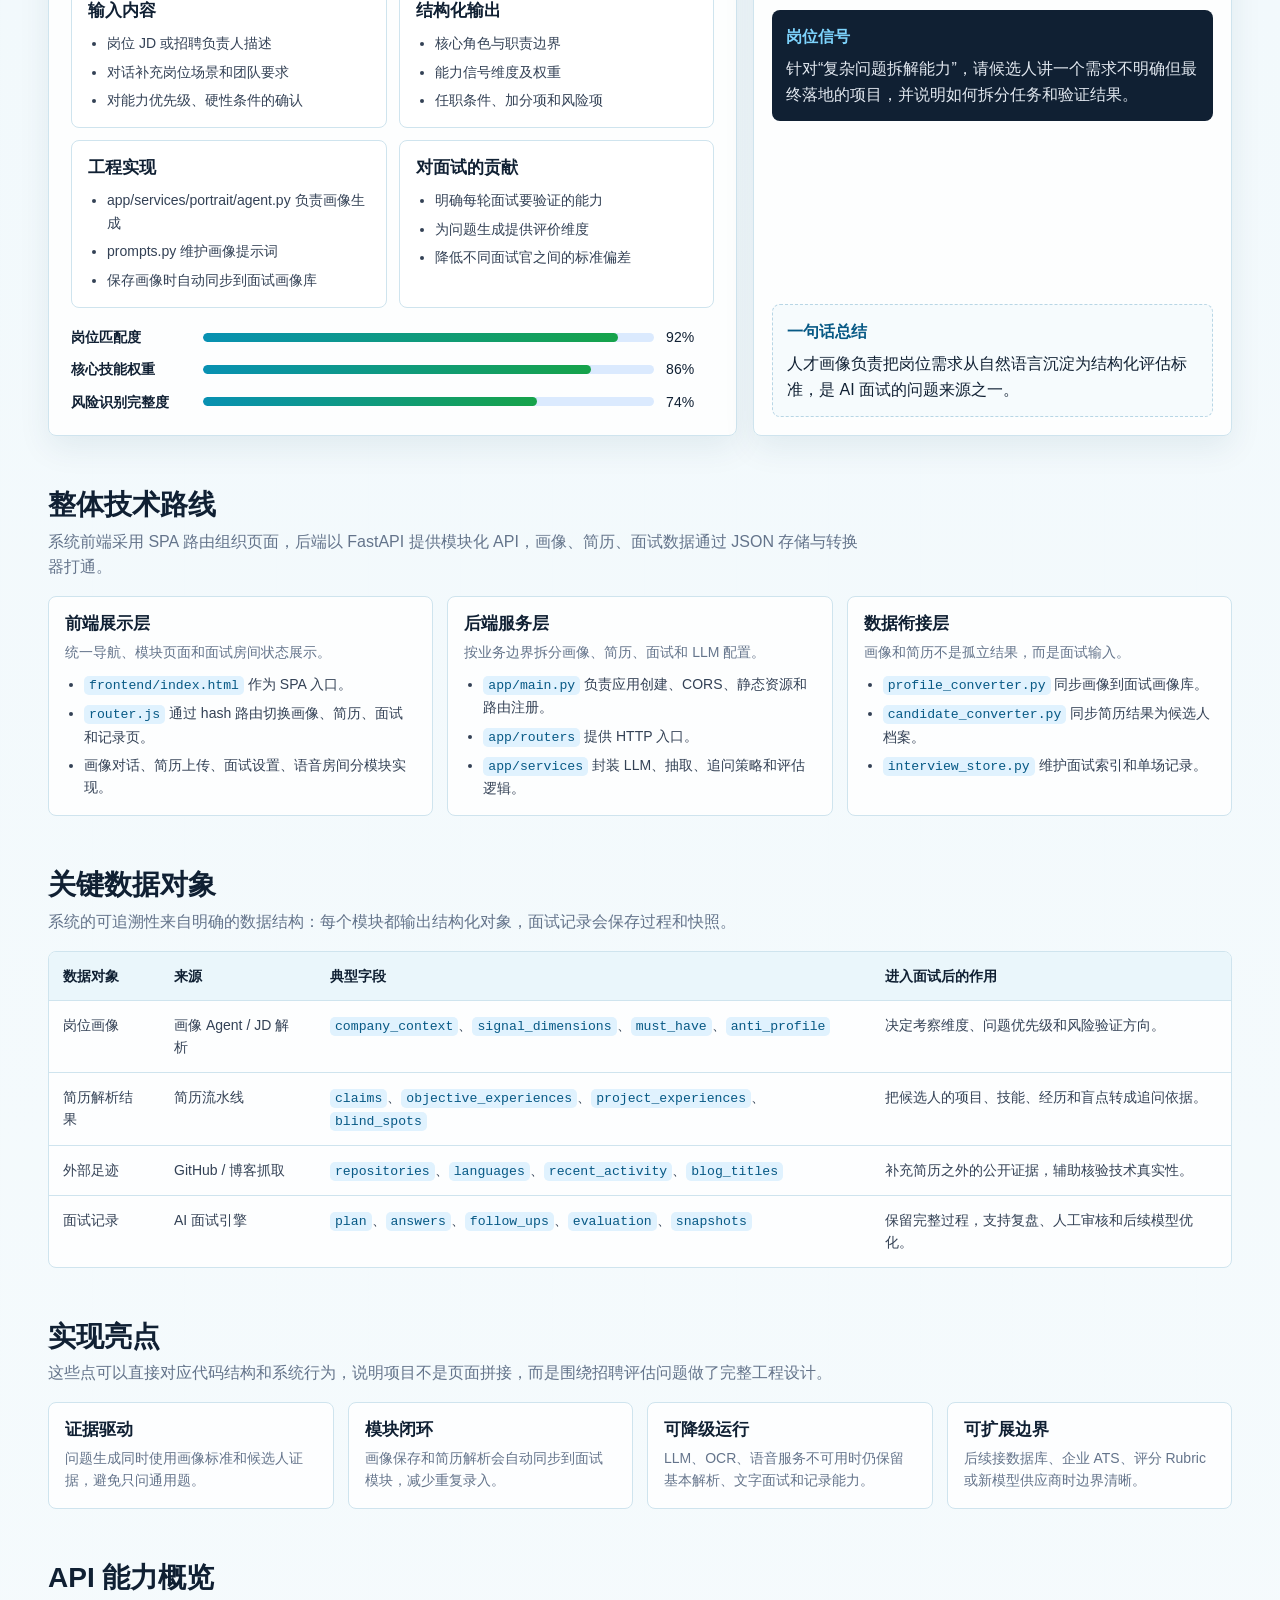
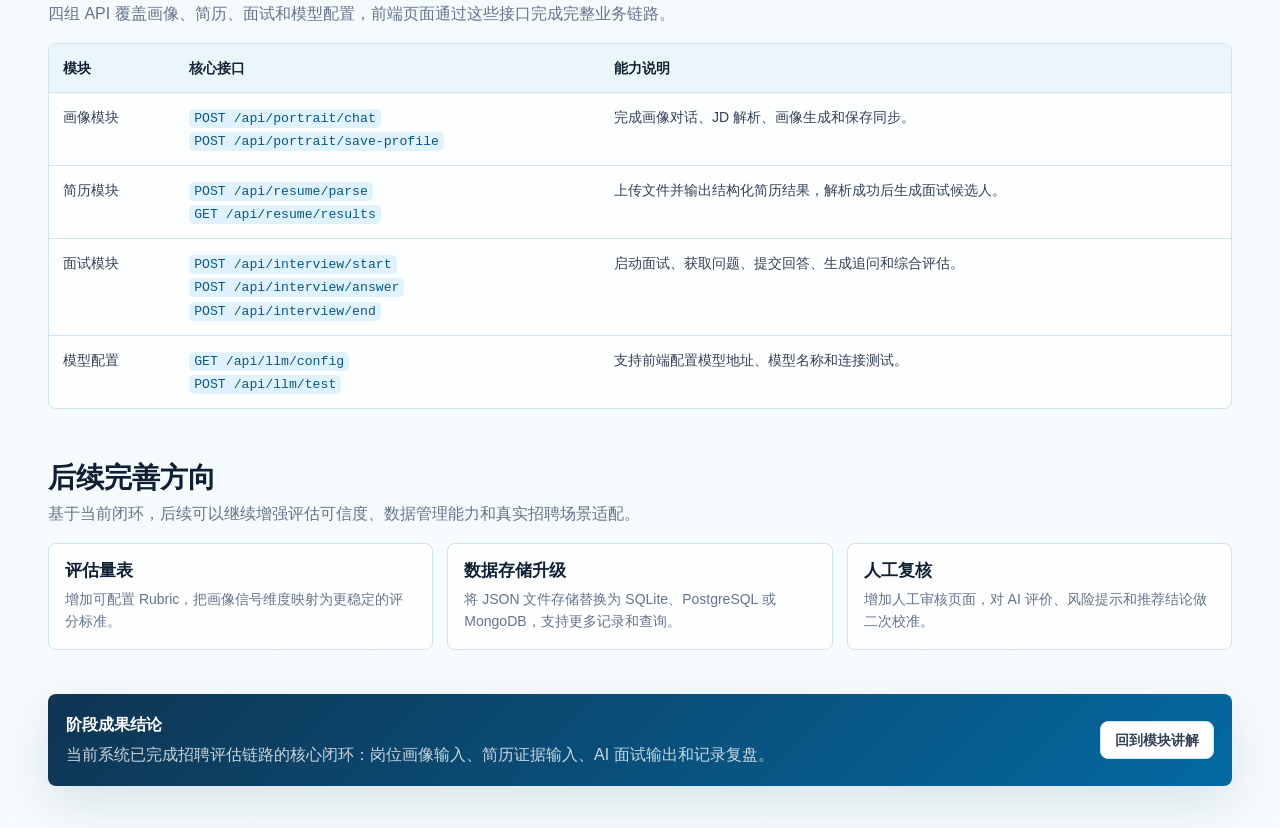
==== commit fc220b5b: "完善答辩展示页" ====
--- a/defense_showcase/index.html
+++ b/defense_showcase/index.html
@@ -51,12 +51,12 @@
       position: sticky;
       top: 0;
       z-index: 20;
-      height: 64px;
+      min-height: 64px;
       display: flex;
       align-items: center;
       justify-content: space-between;
       gap: 20px;
-      padding: 0 36px;
+      padding: 10px 36px;
       background: rgba(255, 255, 255, 0.88);
       border-bottom: 1px solid rgba(207, 228, 238, 0.9);
       backdrop-filter: blur(16px);
@@ -177,7 +177,7 @@
     }
 
     .hero-copy p {
-      max-width: 680px;
+      max-width: 720px;
       margin: 0;
       color: var(--text);
       font-size: 18px;
@@ -185,7 +185,7 @@
 
     .hero-metrics {
       display: grid;
-      grid-template-columns: repeat(3, minmax(0, 1fr));
+      grid-template-columns: repeat(4, minmax(0, 1fr));
       gap: 12px;
       margin-top: 28px;
     }
@@ -221,11 +221,12 @@
     }
 
     .panel-head {
-      height: 54px;
+      min-height: 54px;
       display: flex;
       align-items: center;
       justify-content: space-between;
-      padding: 0 18px;
+      gap: 16px;
+      padding: 12px 18px;
       background: linear-gradient(90deg, #0f3552, #0369a1);
       color: #fff;
     }
@@ -240,6 +241,7 @@
     .window-dots {
       display: flex;
       gap: 7px;
+      flex: 0 0 auto;
     }
 
     .window-dots span {
@@ -296,10 +298,15 @@
       background: var(--green);
     }
 
+    .flow-step[data-kind="storage"] .step-icon {
+      background: var(--amber);
+    }
+
     .flow-step h3,
     .card h3,
     .detail h3,
-    .script-card h3 {
+    .script-card h3,
+    .flow-node h3 {
       margin: 0;
       font-size: 17px;
       line-height: 1.3;
@@ -308,7 +315,8 @@
     .flow-step p,
     .card p,
     .detail p,
-    .script-card p {
+    .script-card p,
+    .flow-node p {
       margin: 6px 0 0;
       color: var(--muted);
       font-size: 14px;
@@ -344,7 +352,7 @@
     .section-title p {
       margin: 7px 0 0;
       color: var(--muted);
-      max-width: 760px;
+      max-width: 820px;
     }
 
     .tabs {
@@ -392,7 +400,8 @@
 
     .detail,
     .script-card,
-    .card {
+    .card,
+    .flow-board {
       background: rgba(255, 255, 255, 0.86);
       border: 1px solid var(--line);
       border-radius: var(--radius);
@@ -543,27 +552,133 @@
       gap: 14px;
     }
 
-    .timeline {
+    .cards-row.cols-4 {
+      grid-template-columns: repeat(4, minmax(0, 1fr));
+    }
+
+    .flow-board {
+      padding: 18px;
+      overflow-x: auto;
+    }
+
+    .data-flow {
       display: grid;
-      grid-template-columns: repeat(4, minmax(0, 1fr));
+      grid-template-columns: repeat(5, minmax(188px, 1fr));
+      gap: 14px;
+      min-width: 980px;
+      align-items: stretch;
+    }
+
+    .flow-column {
+      display: flex;
+      flex-direction: column;
       gap: 12px;
     }
 
-    .timeline .card {
-      min-height: 158px;
+    .flow-column-title {
+      min-height: 38px;
+      display: flex;
+      align-items: center;
+      justify-content: center;
+      padding: 8px 10px;
+      color: #fff;
+      background: #0f3552;
+      border-radius: var(--radius);
+      font-size: 14px;
+      font-weight: 800;
+      text-align: center;
+    }
+
+    .flow-node {
       position: relative;
-      overflow: hidden;
-    }
-
-    .timeline .card::before {
-      content: attr(data-step);
+      min-height: 116px;
+      padding: 14px;
+      border: 1px solid var(--line);
+      border-left: 4px solid var(--blue);
+      border-radius: var(--radius);
+      background: var(--surface-soft);
+    }
+
+    .flow-node.cyan {
+      border-left-color: var(--cyan);
+    }
+
+    .flow-node.green {
+      border-left-color: var(--green);
+    }
+
+    .flow-node.amber {
+      border-left-color: var(--amber);
+    }
+
+    .flow-node.red {
+      border-left-color: var(--red);
+    }
+
+    .flow-node::after {
+      content: "→";
       position: absolute;
-      right: 14px;
-      bottom: 8px;
-      color: rgba(3, 105, 161, 0.08);
-      font-size: 52px;
+      top: 50%;
+      right: -18px;
+      transform: translateY(-50%);
+      color: #7da7ba;
+      font-size: 18px;
       font-weight: 900;
-      line-height: 1;
+    }
+
+    .flow-column:last-child .flow-node::after {
+      content: "";
+    }
+
+    .flow-note {
+      margin: 14px 0 0;
+      color: var(--muted);
+      font-size: 14px;
+    }
+
+    .table-wrap {
+      overflow-x: auto;
+      background: rgba(255, 255, 255, 0.86);
+      border: 1px solid var(--line);
+      border-radius: var(--radius);
+    }
+
+    table {
+      width: 100%;
+      min-width: 820px;
+      border-collapse: collapse;
+      font-size: 14px;
+    }
+
+    th,
+    td {
+      padding: 13px 14px;
+      border-bottom: 1px solid var(--line);
+      text-align: left;
+      vertical-align: top;
+    }
+
+    th {
+      color: var(--ink);
+      background: #eaf6fb;
+      font-weight: 800;
+    }
+
+    td {
+      color: var(--text);
+    }
+
+    tr:last-child td {
+      border-bottom: 0;
+    }
+
+    code {
+      padding: 2px 5px;
+      color: #075985;
+      background: #e0f2fe;
+      border-radius: 5px;
+      font-family: Consolas, "SFMono-Regular", "Liberation Mono", monospace;
+      font-size: 0.94em;
     }
 
     .footer {
@@ -624,15 +739,13 @@
       }
 
       .cards-row,
-      .timeline {
+      .cards-row.cols-4 {
         grid-template-columns: repeat(2, minmax(0, 1fr));
       }
     }
 
     @media (max-width: 720px) {
       .topbar {
-        height: auto;
-        min-height: 64px;
         padding: 12px 16px;
         align-items: flex-start;
         flex-direction: column;
@@ -657,7 +770,7 @@
       .tabs,
       .grid-2,
       .cards-row,
-      .timeline {
+      .cards-row.cols-4 {
         grid-template-columns: 1fr;
       }
 
@@ -675,6 +788,10 @@
       .footer-inner {
         align-items: flex-start;
         flex-direction: column;
+      }
+
+      .flow-node::after {
+        display: none;
       }
     }
 
@@ -700,7 +817,8 @@
       .detail,
       .script-card,
       .card,
-      .demo-panel {
+      .demo-panel,
+      .flow-board {
         box-shadow: none;
       }
     }
@@ -725,7 +843,9 @@
         </svg>
         进入系统
       </a>
-      <button class="icon-btn" id="focusBtn" title="聚焦讲解路径" aria-label="聚焦讲解路径">
+      <a class="text-btn" href="#data-flow">数据流</a>
+      <a class="text-btn" href="#modules">模块</a>
+      <button class="icon-btn" id="focusBtn" title="聚焦模块讲解" aria-label="聚焦模块讲解">
         <svg width="18" height="18" viewBox="0 0 24 24" fill="none" stroke="currentColor" stroke-width="2">
           <circle cx="12" cy="12" r="3"/>
           <path d="M3 12h3M18 12h3M12 3v3M12 18v3"/>
@@ -761,8 +881,12 @@
             <span>核心业务模块</span>
           </div>
           <div class="metric">
-            <strong>2</strong>
-            <span>上游信息来源</span>
+            <strong>4</strong>
+            <span>后端 API 分组</span>
+          </div>
+          <div class="metric">
+            <strong>5</strong>
+            <span>前端业务页面</span>
           </div>
           <div class="metric">
             <strong>1</strong>
@@ -778,7 +902,7 @@
               <path d="M4 4h16v16H4z"/>
               <path d="M8 9h8M8 13h5"/>
             </svg>
-            展示主线
+            系统闭环概览
           </div>
           <div class="window-dots" aria-hidden="true"><span></span><span></span><span></span></div>
         </div>
@@ -807,6 +931,18 @@
               <p>从简历、GitHub、博客等材料中拆解经历、技能、项目成果和信息盲区。</p>
             </div>
           </article>
+          <article class="flow-step" data-kind="storage">
+            <div class="step-icon">
+              <svg width="21" height="21" viewBox="0 0 24 24" fill="none" stroke="currentColor" stroke-width="2">
+                <path d="M21 16V8a2 2 0 0 0-1-1.73l-7-4a2 2 0 0 0-2 0l-7 4A2 2 0 0 0 3 8v8a2 2 0 0 0 1 1.73l7 4a2 2 0 0 0 2 0l7-4A2 2 0 0 0 21 16z"/>
+                <path d="M3.3 7 12 12l8.7-5M12 22V12"/>
+              </svg>
+            </div>
+            <div>
+              <h3>转换存储：统一面试输入</h3>
+              <p>画像和简历结果经转换器写入面试画像库、候选人库和记录目录。</p>
+            </div>
+          </article>
           <article class="flow-step" data-kind="interview">
             <div class="step-icon">
               <svg width="21" height="21" viewBox="0 0 24 24" fill="none" stroke="currentColor" stroke-width="2">
@@ -823,11 +959,83 @@
       </aside>
     </section>
 
+    <section class="section" id="data-flow">
+      <div class="section-title">
+        <div>
+          <h2>数据流程图</h2>
+          <p>这张图展示系统中数据如何从原始材料进入各业务模块，如何经过转换器沉淀为统一输入，最终驱动 AI 面试和评估复盘。</p>
+        </div>
+      </div>
+
+      <div class="flow-board" role="img" aria-label="AI 招聘评估系统数据流程图">
+        <div class="data-flow">
+          <div class="flow-column">
+            <div class="flow-column-title">原始输入</div>
+            <article class="flow-node">
+              <h3>招聘需求 / JD</h3>
+              <p>岗位背景、职责边界、技能要求、团队现状、招聘风险点。</p>
+            </article>
+            <article class="flow-node cyan">
+              <h3>候选人材料</h3>
+              <p>PDF、Word、图片简历，以及候选人提供的 GitHub、博客链接。</p>
+            </article>
+          </div>
+          <div class="flow-column">
+            <div class="flow-column-title">智能解析</div>
+            <article class="flow-node">
+              <h3>画像 Agent</h3>
+              <p>解析 JD 并通过对话补齐信息，生成结构化 JobProfile。</p>
+            </article>
+            <article class="flow-node cyan">
+              <h3>简历流水线</h3>
+              <p>文本抽取、清洗、LLM 语义分析、OCR 回退和外部足迹挖掘。</p>
+            </article>
+          </div>
+          <div class="flow-column">
+            <div class="flow-column-title">结构化结果</div>
+            <article class="flow-node">
+              <h3>岗位画像</h3>
+              <p>信号维度、必须条件、加分项、反向画像、通用追问建议。</p>
+            </article>
+            <article class="flow-node cyan">
+              <h3>候选人证据</h3>
+              <p>能力声明、客观经历、项目证据、盲点、GitHub/博客信号。</p>
+            </article>
+          </div>
+          <div class="flow-column">
+            <div class="flow-column-title">转换与存储</div>
+            <article class="flow-node amber">
+              <h3>画像转换器</h3>
+              <p><code>portrait_to_interview_profile()</code> 写入面试画像库。</p>
+            </article>
+            <article class="flow-node amber">
+              <h3>候选人转换器</h3>
+              <p><code>resume_to_interview_candidate()</code> 写入候选人库。</p>
+            </article>
+          </div>
+          <div class="flow-column">
+            <div class="flow-column-title">面试输出</div>
+            <article class="flow-node green">
+              <h3>动态面试</h3>
+              <p>基于 profile_id 和 candidate_id 生成问题，执行语音/文字交互。</p>
+            </article>
+            <article class="flow-node red">
+              <h3>评估记录</h3>
+              <p>保存问题、回答、追问、评分、推荐结论和原始快照。</p>
+            </article>
+          </div>
+        </div>
+        <p class="flow-note">
+          关键闭环：画像提供“评价标准”，简历提供“候选人证据”，转换器保证两个上游结果能被面试引擎消费，面试记录再把过程和结论沉淀为可复盘数据。
+        </p>
+      </div>
+    </section>
+
     <section class="section" id="modules">
       <div class="section-title">
         <div>
-          <h2>三个板块的答辩讲解</h2>
-          <p>点击模块卡片切换讲解重点。每个模块都包含“已完成能力、核心价值、演示话术”和可以现场触发的提问预览。</p>
+          <h2>三个核心板块</h2>
+          <p>点击模块卡片切换讲解重点。每个模块都包含已完成能力、核心价值、当前实现细节，以及可以现场触发的提问预览。</p>
         </div>
       </div>
 
@@ -857,7 +1065,7 @@
         <aside class="script-card">
           <div>
             <h3>现场互动演示</h3>
-            <p>选择一个讲解角度，页面会给出对应的面试问题预览，可用于答辩时说明系统如何把上游信息转成下游面试动作。</p>
+            <p>选择一个讲解角度，页面会给出对应的面试问题预览，可用于说明系统如何把上游信息转成下游面试动作。</p>
             <div class="chips" id="questionChips" aria-label="问题预览选项"></div>
             <div class="question-preview" id="questionPreview"></div>
           </div>
@@ -869,7 +1077,7 @@
       </div>
     </section>
 
-    <section class="section">
+    <section class="section" id="architecture">
       <div class="section-title">
         <div>
           <h2>整体技术路线</h2>
@@ -881,27 +1089,27 @@
           <h3>前端展示层</h3>
           <p>统一导航、模块页面和面试房间状态展示。</p>
           <ul>
-            <li>Hash 路由管理模块切换</li>
-            <li>画像对话、简历上传、面试设置分屏呈现</li>
-            <li>浏览器 TTS/ASR 支撑语音优先面试</li>
+            <li><code>frontend/index.html</code> 作为 SPA 入口。</li>
+            <li><code>router.js</code> 通过 hash 路由切换画像、简历、面试和记录页。</li>
+            <li>画像对话、简历上传、面试设置、语音房间分模块实现。</li>
           </ul>
         </article>
         <article class="card">
           <h3>后端服务层</h3>
           <p>按业务边界拆分画像、简历、面试和 LLM 配置。</p>
           <ul>
-            <li>FastAPI Router 组织 API</li>
-            <li>Service 层封装 LLM、抽取、追问策略</li>
-            <li>Pydantic Model 和 JSON Schema 约束数据结构</li>
+            <li><code>app/main.py</code> 负责应用创建、CORS、静态资源和路由注册。</li>
+            <li><code>app/routers</code> 提供 HTTP 入口。</li>
+            <li><code>app/services</code> 封装 LLM、抽取、追问策略和评估逻辑。</li>
           </ul>
         </article>
         <article class="card">
           <h3>数据衔接层</h3>
           <p>画像和简历不是孤立结果，而是面试输入。</p>
           <ul>
-            <li>画像保存后同步到面试画像库</li>
-            <li>简历解析后保存为候选人档案</li>
-            <li>面试记录沉淀为可复盘结果</li>
+            <li><code>profile_converter.py</code> 同步画像到面试画像库。</li>
+            <li><code>candidate_converter.py</code> 同步简历结果为候选人档案。</li>
+            <li><code>interview_store.py</code> 维护面试索引和单场记录。</li>
           </ul>
         </article>
       </div>
@@ -910,26 +1118,138 @@
     <section class="section">
       <div class="section-title">
         <div>
-          <h2>答辩流程建议</h2>
-          <p>按“问题背景 - 系统方案 - 模块实现 - 演示路径 - 后续计划”的顺序展开，逻辑会更完整。</p>
+          <h2>关键数据对象</h2>
+          <p>系统的可追溯性来自明确的数据结构：每个模块都输出结构化对象，面试记录会保存过程和快照。</p>
         </div>
       </div>
-      <div class="timeline">
-        <article class="card" data-step="01">
-          <h3>背景痛点</h3>
-          <p>传统招聘评估标准容易口径不一致，简历信息与面试问题之间缺少可解释衔接。</p>
+      <div class="table-wrap">
+        <table>
+          <thead>
+            <tr>
+              <th>数据对象</th>
+              <th>来源</th>
+              <th>典型字段</th>
+              <th>进入面试后的作用</th>
+            </tr>
+          </thead>
+          <tbody>
+            <tr>
+              <td>岗位画像</td>
+              <td>画像 Agent / JD 解析</td>
+              <td><code>company_context</code>、<code>signal_dimensions</code>、<code>must_have</code>、<code>anti_profile</code></td>
+              <td>决定考察维度、问题优先级和风险验证方向。</td>
+            </tr>
+            <tr>
+              <td>简历解析结果</td>
+              <td>简历流水线</td>
+              <td><code>claims</code>、<code>objective_experiences</code>、<code>project_experiences</code>、<code>blind_spots</code></td>
+              <td>把候选人的项目、技能、经历和盲点转成追问依据。</td>
+            </tr>
+            <tr>
+              <td>外部足迹</td>
+              <td>GitHub / 博客抓取</td>
+              <td><code>repositories</code>、<code>languages</code>、<code>recent_activity</code>、<code>blog_titles</code></td>
+              <td>补充简历之外的公开证据，辅助核验技术真实性。</td>
+            </tr>
+            <tr>
+              <td>面试记录</td>
+              <td>AI 面试引擎</td>
+              <td><code>plan</code>、<code>answers</code>、<code>follow_ups</code>、<code>evaluation</code>、<code>snapshots</code></td>
+              <td>保留完整过程，支持复盘、人工审核和后续模型优化。</td>
+            </tr>
+          </tbody>
+        </table>
+      </div>
+    </section>
+
+    <section class="section">
+      <div class="section-title">
+        <div>
+          <h2>实现亮点</h2>
+          <p>这些点可以直接对应代码结构和系统行为，说明项目不是页面拼接，而是围绕招聘评估问题做了完整工程设计。</p>
+        </div>
+      </div>
+      <div class="cards-row cols-4">
+        <article class="card">
+          <h3>证据驱动</h3>
+          <p>问题生成同时使用画像标准和候选人证据，避免只问通用题。</p>
         </article>
-        <article class="card" data-step="02">
-          <h3>系统方案</h3>
-          <p>把岗位标准和候选人证据结构化，再交给 AI 面试模块做动态提问与追问。</p>
+        <article class="card">
+          <h3>模块闭环</h3>
+          <p>画像保存和简历解析会自动同步到面试模块，减少重复录入。</p>
         </article>
-        <article class="card" data-step="03">
-          <h3>现场演示</h3>
-          <p>先展示画像生成，再展示简历解析结果，最后启动面试说明问题来源。</p>
+        <article class="card">
+          <h3>可降级运行</h3>
+          <p>LLM、OCR、语音服务不可用时仍保留基本解析、文字面试和记录能力。</p>
         </article>
-        <article class="card" data-step="04">
-          <h3>下一阶段</h3>
-          <p>完善评估量表、增强记录分析、加入更多样本测试和可视化对比报告。</p>
+        <article class="card">
+          <h3>可扩展边界</h3>
+          <p>后续接数据库、企业 ATS、评分 Rubric 或新模型供应商时边界清晰。</p>
+        </article>
+      </div>
+    </section>
+
+    <section class="section">
+      <div class="section-title">
+        <div>
+          <h2>API 能力概览</h2>
+          <p>四组 API 覆盖画像、简历、面试和模型配置，前端页面通过这些接口完成完整业务链路。</p>
+        </div>
+      </div>
+      <div class="table-wrap">
+        <table>
+          <thead>
+            <tr>
+              <th>模块</th>
+              <th>核心接口</th>
+              <th>能力说明</th>
+            </tr>
+          </thead>
+          <tbody>
+            <tr>
+              <td>画像模块</td>
+              <td><code>POST /api/portrait/chat</code><br><code>POST /api/portrait/save-profile</code></td>
+              <td>完成画像对话、JD 解析、画像生成和保存同步。</td>
+            </tr>
+            <tr>
+              <td>简历模块</td>
+              <td><code>POST /api/resume/parse</code><br><code>GET /api/resume/results</code></td>
+              <td>上传文件并输出结构化简历结果，解析成功后生成面试候选人。</td>
+            </tr>
+            <tr>
+              <td>面试模块</td>
+              <td><code>POST /api/interview/start</code><br><code>POST /api/interview/answer</code><br><code>POST /api/interview/end</code></td>
+              <td>启动面试、获取问题、提交回答、生成追问和综合评估。</td>
+            </tr>
+            <tr>
+              <td>模型配置</td>
+              <td><code>GET /api/llm/config</code><br><code>POST /api/llm/test</code></td>
+              <td>支持前端配置模型地址、模型名称和连接测试。</td>
+            </tr>
+          </tbody>
+        </table>
+      </div>
+    </section>
+
+    <section class="section">
+      <div class="section-title">
+        <div>
+          <h2>后续完善方向</h2>
+          <p>基于当前闭环，后续可以继续增强评估可信度、数据管理能力和真实招聘场景适配。</p>
+        </div>
+      </div>
+      <div class="cards-row">
+        <article class="card">
+          <h3>评估量表</h3>
+          <p>增加可配置 Rubric，把画像信号维度映射为更稳定的评分标准。</p>
+        </article>
+        <article class="card">
+          <h3>数据存储升级</h3>
+          <p>将 JSON 文件存储替换为 SQLite、PostgreSQL 或 MongoDB，支持更多记录和查询。</p>
+        </article>
+        <article class="card">
+          <h3>人工复核</h3>
+          <p>增加人工审核页面，对 AI 评价、风险提示和推荐结论做二次校准。</p>
         </article>
       </div>
     </section>
@@ -939,7 +1259,7 @@
     <div class="footer-inner">
       <div>
         <strong>阶段成果结论</strong>
-        <p>当前系统已完成招聘评估链路的核心闭环：岗位画像输入、简历证据输入、AI 面试输出。</p>
+        <p>当前系统已完成招聘评估链路的核心闭环：岗位画像输入、简历证据输入、AI 面试输出和记录复盘。</p>
       </div>
       <a class="text-btn" href="#modules">回到模块讲解</a>
     </div>
@@ -964,12 +1284,12 @@
             points: ["核心角色与职责边界", "能力信号维度及权重", "任职条件、加分项和风险项"]
           },
           {
+            title: "工程实现",
+            points: ["app/services/portrait/agent.py 负责画像生成", "prompts.py 维护画像提示词", "保存画像时自动同步到面试画像库"]
+          },
+          {
             title: "对面试的贡献",
             points: ["明确每轮面试要验证的能力", "为问题生成提供评价维度", "降低不同面试官之间的标准偏差"]
-          },
-          {
-            title: "当前完成情况",
-            points: ["已实现画像对话流程", "已支持保存画像并同步到面试画像库", "已提供 profile 到 interview profile 的转换"]
           }
         ],
         signals: [
@@ -987,23 +1307,23 @@
         title: "简历分析",
         badge: "整理候选人证据",
         oneLine: "简历分析负责把候选人材料转成可验证证据，让 AI 面试知道应该验证哪些经历、哪些信息还缺失。",
-        intro: "该模块上传 PDF 或 Word 简历后抽取文本，并调用 LLM 进行语义分析，将能力声明、客观经历、项目证据和信息盲区拆开，形成候选人档案。",
+        intro: "该模块上传 PDF、Word 或图片简历后抽取文本，并调用 LLM 进行语义分析，将能力声明、客观经历、项目证据和信息盲区拆开，形成候选人档案。",
         cards: [
           {
             title: "输入内容",
-            points: ["PDF、Word 等简历文件", "GitHub、技术博客等外部足迹", "项目经历、技能栈和教育背景"]
+            points: ["PDF、Word、图片等简历文件", "GitHub、技术博客等外部足迹", "项目经历、技能栈和教育背景"]
           },
           {
             title: "结构化输出",
             points: ["候选人基础档案", "项目经历与技能证据", "信息盲区、可疑泛化表述和待追问点"]
           },
           {
+            title: "工程实现",
+            points: ["pipeline_engine.py 编排解析阶段", "extractors.py 负责 PDF/Word/OCR 文本抽取", "llm_agent.py 输出语义分析结果"]
+          },
+          {
             title: "对面试的贡献",
             points: ["把简历亮点转成验证问题", "针对信息缺口自动补问", "避免面试只围绕泛泛技能清单展开"]
-          },
-          {
-            title: "当前完成情况",
-            points: ["已实现简历上传解析 API", "已支持候选人档案保存", "已把解析结果同步为面试候选人输入"]
           }
         ],
         signals: [
@@ -1032,12 +1352,12 @@
             points: ["按画像维度生成主问题", "结合简历证据指定追问方向", "根据回答质量限制追问次数"]
           },
           {
-            title: "输出结果",
-            points: ["问题、回答与追问记录", "候选人表现证据", "后续可扩展为评分报告和对比分析"]
+            title: "工程实现",
+            points: ["interview_engine.py 管理面试生命周期", "question_generator.py 生成面试方案", "follow_up_strategy.py 控制追问逻辑"]
           },
           {
-            title: "当前完成情况",
-            points: ["已实现面试启动、下一题、回答提交", "已支持浏览器语音播报和录音输入", "已支持面试记录列表与详情查看"]
+            title: "输出结果",
+            points: ["问题、回答与追问记录", "候选人表现证据", "综合评分、推荐结论和复盘数据"]
           }
         ],
         signals: [
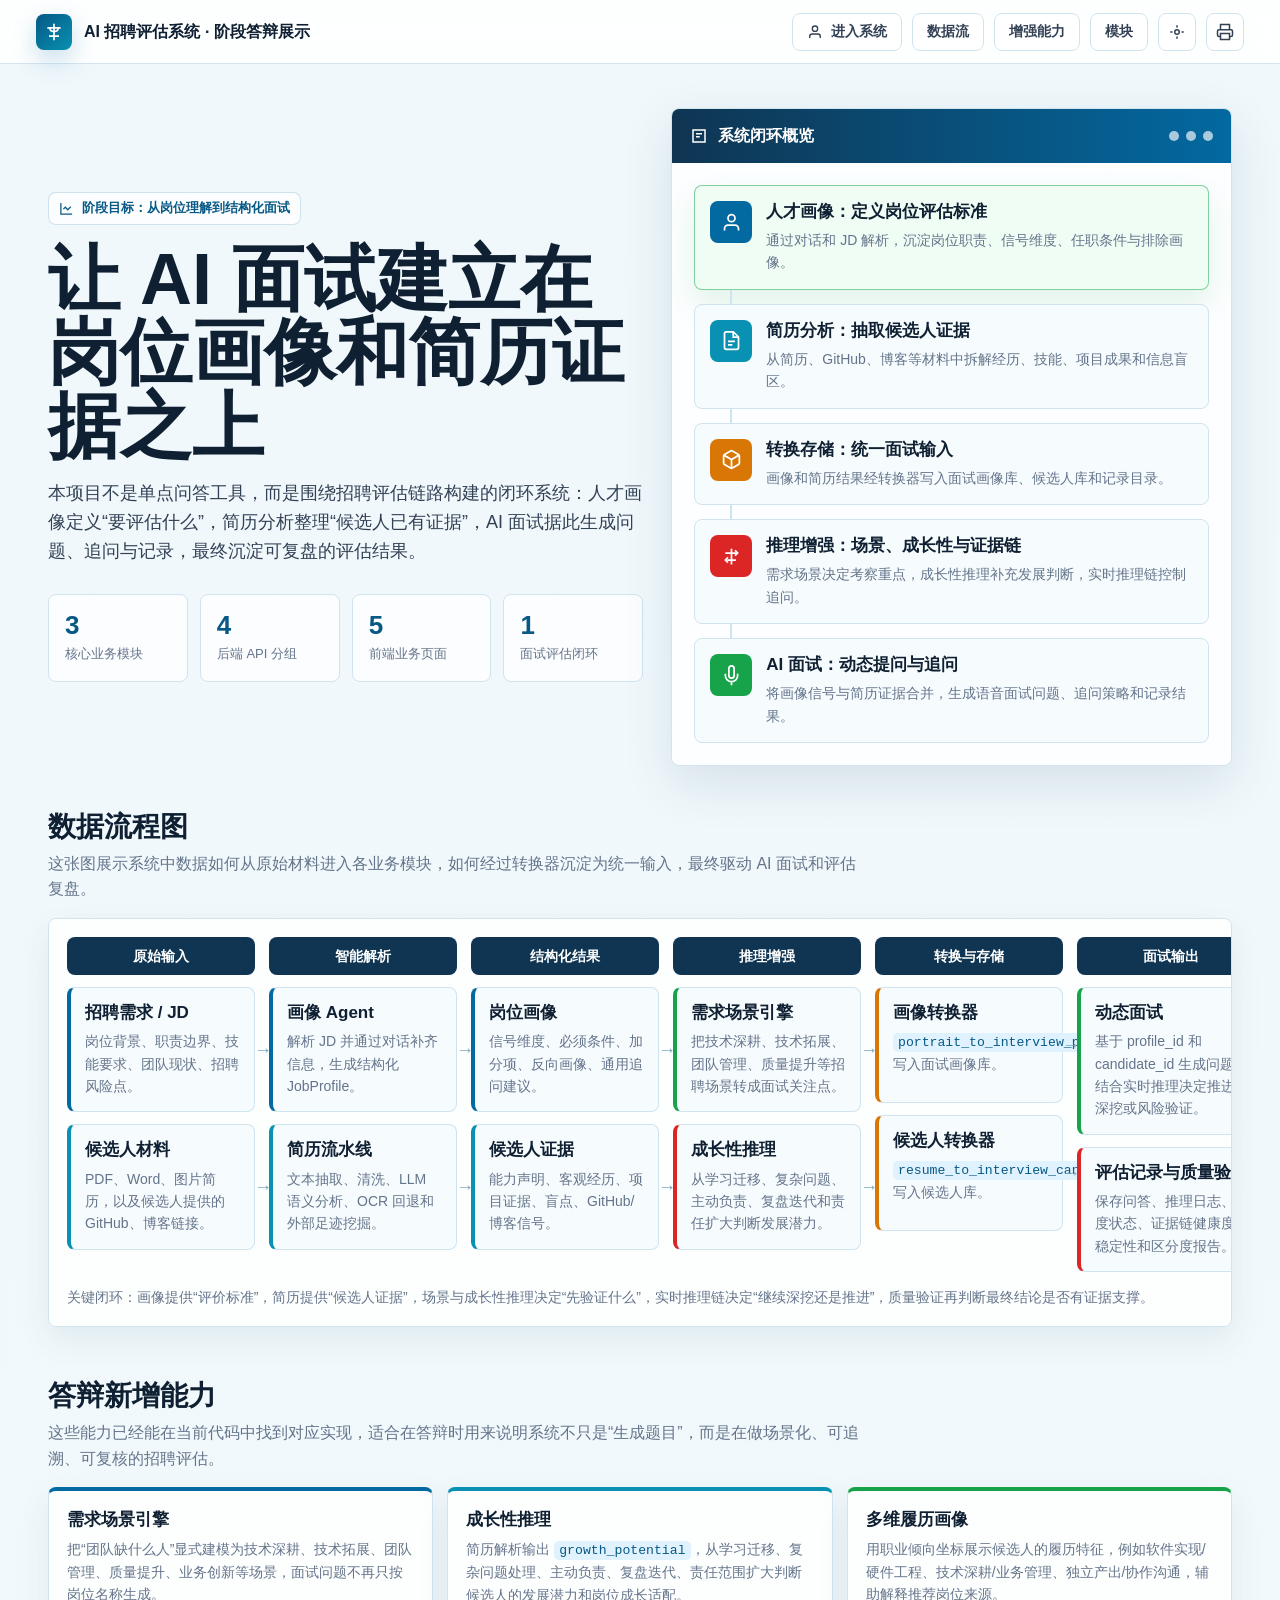
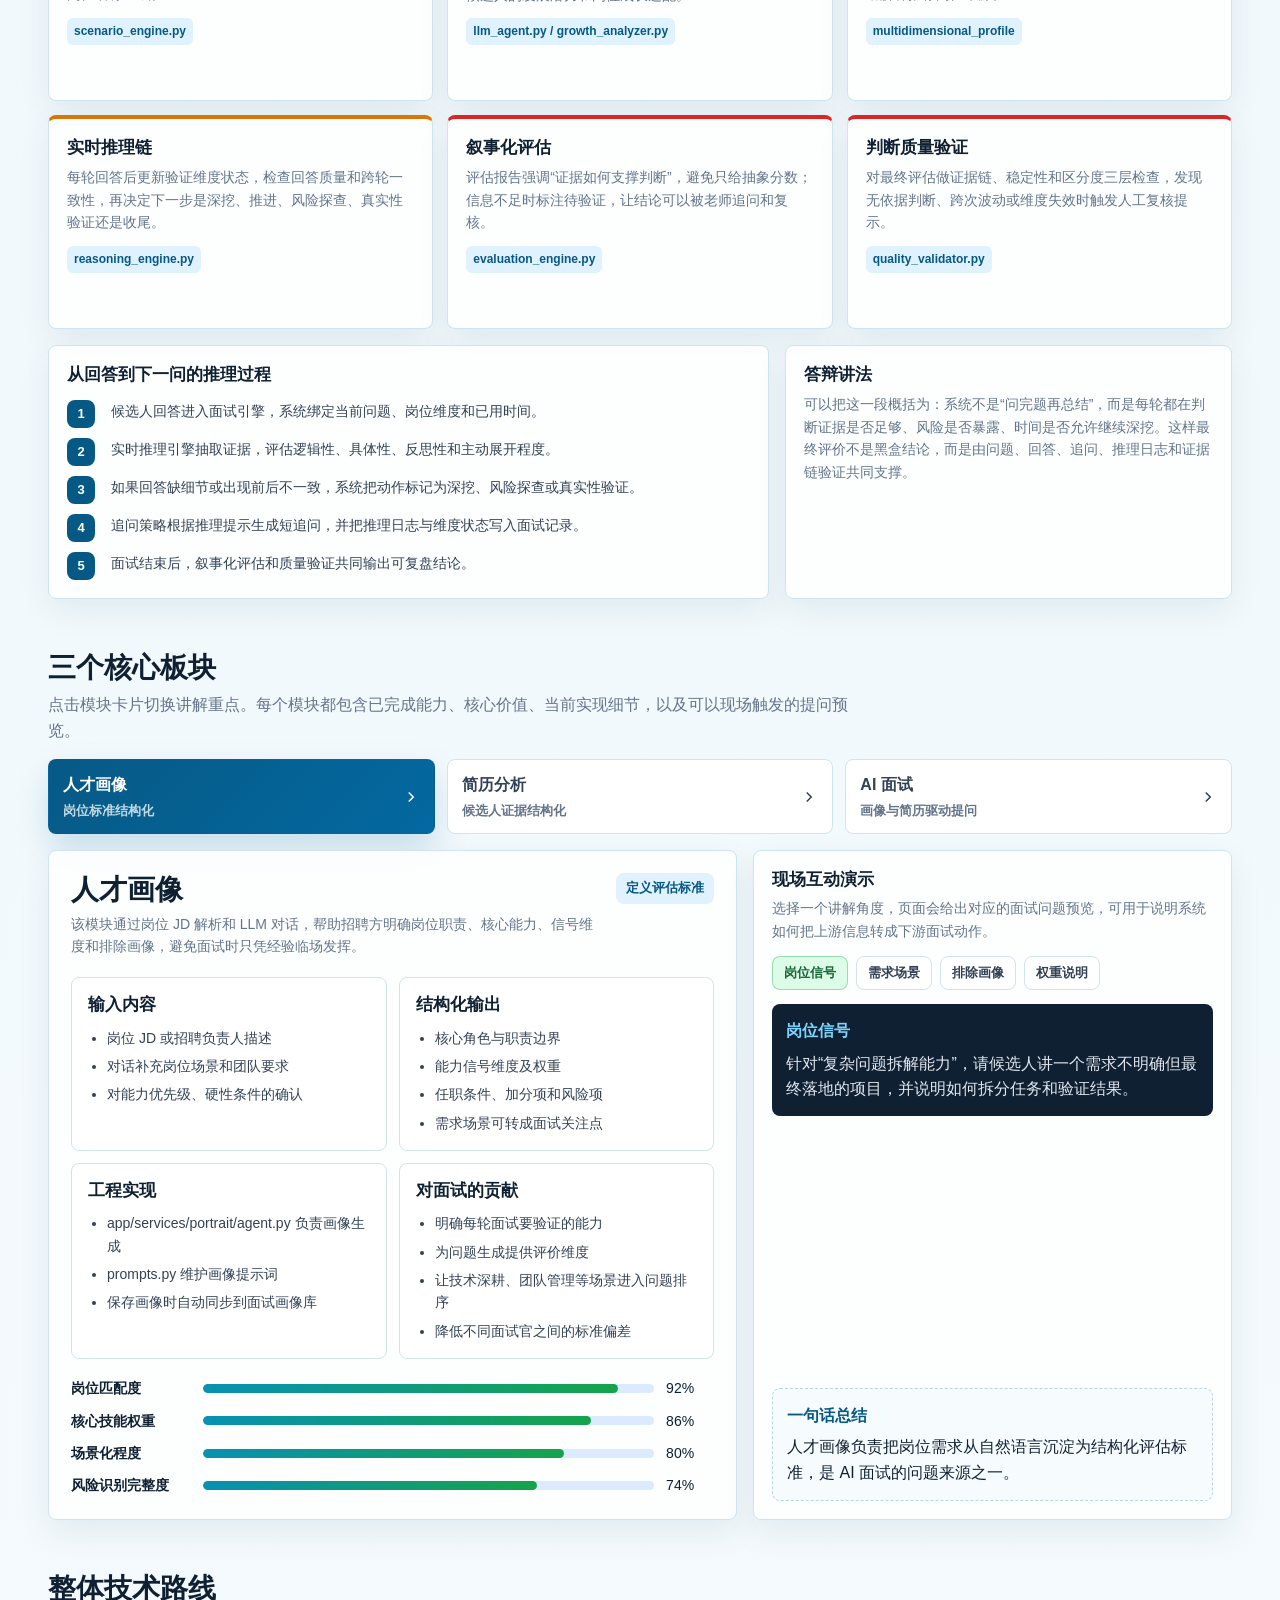
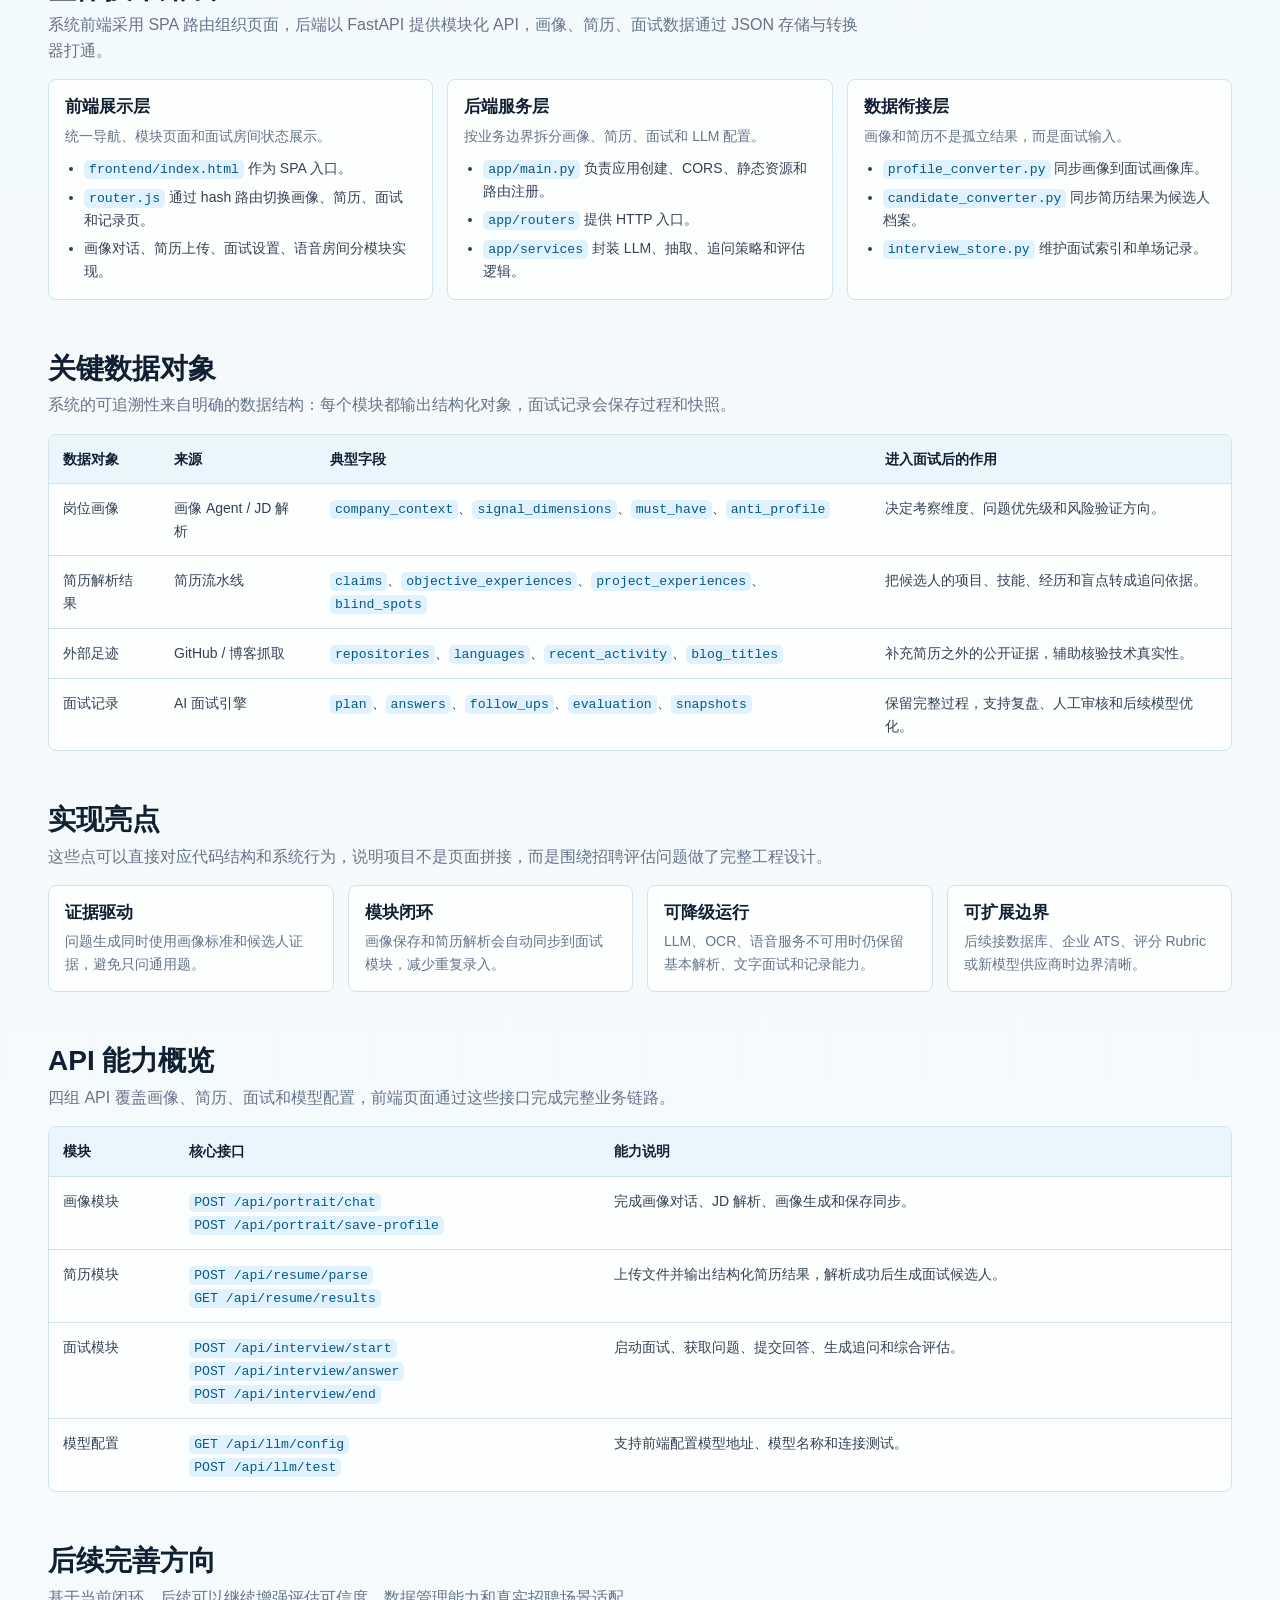
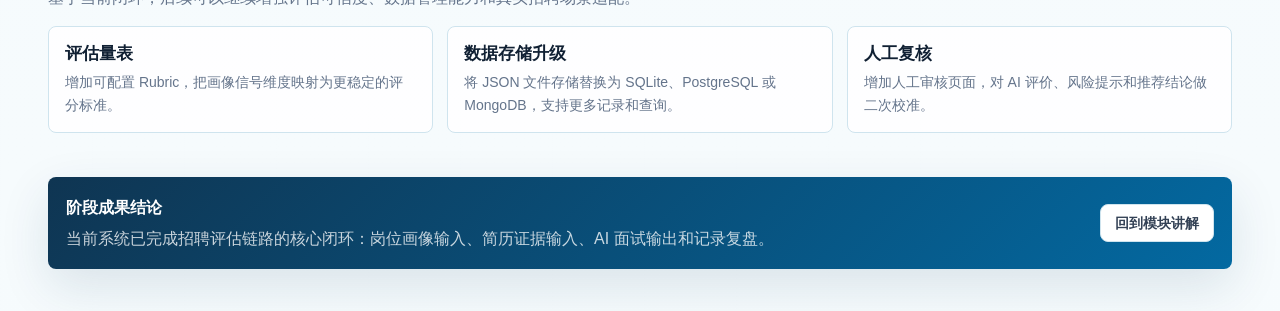
==== commit 9cebc2d6: "答辩展示页面" ====
--- a/defense_showcase/index.html
+++ b/defense_showcase/index.html
@@ -302,6 +302,10 @@
       background: var(--amber);
     }
 
+    .flow-step[data-kind="reasoning"] .step-icon {
+      background: var(--red);
+    }
+
     .flow-step h3,
     .card h3,
     .detail h3,
@@ -556,6 +560,111 @@
       grid-template-columns: repeat(4, minmax(0, 1fr));
     }
 
+    .capability-grid {
+      display: grid;
+      grid-template-columns: repeat(3, minmax(0, 1fr));
+      gap: 14px;
+    }
+
+    .capability-card {
+      min-height: 214px;
+      padding: 18px;
+      background: rgba(255, 255, 255, 0.86);
+      border: 1px solid var(--line);
+      border-top: 4px solid var(--blue);
+      border-radius: var(--radius);
+      box-shadow: 0 12px 32px rgba(15, 61, 89, 0.08);
+    }
+
+    .capability-card:nth-child(2) {
+      border-top-color: var(--cyan);
+    }
+
+    .capability-card:nth-child(3) {
+      border-top-color: var(--green);
+    }
+
+    .capability-card:nth-child(4) {
+      border-top-color: var(--amber);
+    }
+
+    .capability-card:nth-child(5),
+    .capability-card:nth-child(6) {
+      border-top-color: var(--red);
+    }
+
+    .capability-card h3,
+    .trace-panel h3 {
+      margin: 0;
+      font-size: 17px;
+      line-height: 1.3;
+    }
+
+    .capability-card p,
+    .trace-panel p {
+      margin: 7px 0 0;
+      color: var(--muted);
+      font-size: 14px;
+    }
+
+    .capability-code {
+      display: inline-flex;
+      margin-top: 12px;
+      padding: 4px 7px;
+      color: #075985;
+      background: #e0f2fe;
+      border-radius: 6px;
+      font-size: 12px;
+      font-weight: 800;
+    }
+
+    .trace-layout {
+      display: grid;
+      grid-template-columns: minmax(0, 1fr) minmax(300px, 0.62fr);
+      gap: 16px;
+      margin-top: 16px;
+    }
+
+    .trace-panel {
+      padding: 18px;
+      background: rgba(255, 255, 255, 0.86);
+      border: 1px solid var(--line);
+      border-radius: var(--radius);
+      box-shadow: 0 12px 32px rgba(15, 61, 89, 0.08);
+    }
+
+    .trace-list {
+      display: grid;
+      gap: 10px;
+      margin: 14px 0 0;
+      padding: 0;
+      list-style: none;
+      counter-reset: trace;
+    }
+
+    .trace-list li {
+      display: grid;
+      grid-template-columns: 34px minmax(0, 1fr);
+      gap: 10px;
+      align-items: start;
+      color: var(--text);
+      font-size: 14px;
+    }
+
+    .trace-list li::before {
+      counter-increment: trace;
+      content: counter(trace);
+      width: 28px;
+      height: 28px;
+      display: grid;
+      place-items: center;
+      color: #fff;
+      background: var(--blue-dark);
+      border-radius: 8px;
+      font-size: 13px;
+      font-weight: 900;
+    }
+
     .flow-board {
       padding: 18px;
       overflow-x: auto;
@@ -563,9 +672,9 @@
 
     .data-flow {
       display: grid;
-      grid-template-columns: repeat(5, minmax(188px, 1fr));
+      grid-template-columns: repeat(6, minmax(188px, 1fr));
       gap: 14px;
-      min-width: 980px;
+      min-width: 1180px;
       align-items: stretch;
     }
 
@@ -742,6 +851,11 @@
       .cards-row.cols-4 {
         grid-template-columns: repeat(2, minmax(0, 1fr));
       }
+
+      .capability-grid,
+      .trace-layout {
+        grid-template-columns: 1fr;
+      }
     }
 
     @media (max-width: 720px) {
@@ -770,7 +884,9 @@
       .tabs,
       .grid-2,
       .cards-row,
-      .cards-row.cols-4 {
+      .cards-row.cols-4,
+      .capability-grid,
+      .trace-layout {
         grid-template-columns: 1fr;
       }
 
@@ -844,6 +960,7 @@
         进入系统
       </a>
       <a class="text-btn" href="#data-flow">数据流</a>
+      <a class="text-btn" href="#advanced">增强能力</a>
       <a class="text-btn" href="#modules">模块</a>
       <button class="icon-btn" id="focusBtn" title="聚焦模块讲解" aria-label="聚焦模块讲解">
         <svg width="18" height="18" viewBox="0 0 24 24" fill="none" stroke="currentColor" stroke-width="2">
@@ -943,6 +1060,21 @@
               <p>画像和简历结果经转换器写入面试画像库、候选人库和记录目录。</p>
             </div>
           </article>
+          <article class="flow-step" data-kind="reasoning">
+            <div class="step-icon">
+              <svg width="21" height="21" viewBox="0 0 24 24" fill="none" stroke="currentColor" stroke-width="2">
+                <path d="M12 3v18"/>
+                <path d="M5 8h14"/>
+                <path d="M7 16h10"/>
+                <path d="m16 5 3 3-3 3"/>
+                <path d="m8 13-3 3 3 3"/>
+              </svg>
+            </div>
+            <div>
+              <h3>推理增强：场景、成长性与证据链</h3>
+              <p>需求场景决定考察重点，成长性推理补充发展判断，实时推理链控制追问。</p>
+            </div>
+          </article>
           <article class="flow-step" data-kind="interview">
             <div class="step-icon">
               <svg width="21" height="21" viewBox="0 0 24 24" fill="none" stroke="currentColor" stroke-width="2">
@@ -1003,6 +1135,17 @@
             </article>
           </div>
           <div class="flow-column">
+            <div class="flow-column-title">推理增强</div>
+            <article class="flow-node green">
+              <h3>需求场景引擎</h3>
+              <p>把技术深耕、技术拓展、团队管理、质量提升等招聘场景转成面试关注点。</p>
+            </article>
+            <article class="flow-node red">
+              <h3>成长性推理</h3>
+              <p>从学习迁移、复杂问题、主动负责、复盘迭代和责任扩大判断发展潜力。</p>
+            </article>
+          </div>
+          <div class="flow-column">
             <div class="flow-column-title">转换与存储</div>
             <article class="flow-node amber">
               <h3>画像转换器</h3>
@@ -1017,17 +1160,76 @@
             <div class="flow-column-title">面试输出</div>
             <article class="flow-node green">
               <h3>动态面试</h3>
-              <p>基于 profile_id 和 candidate_id 生成问题，执行语音/文字交互。</p>
+              <p>基于 profile_id 和 candidate_id 生成问题，结合实时推理决定推进、深挖或风险验证。</p>
             </article>
             <article class="flow-node red">
-              <h3>评估记录</h3>
-              <p>保存问题、回答、追问、评分、推荐结论和原始快照。</p>
+              <h3>评估记录与质量验证</h3>
+              <p>保存问答、推理日志、维度状态、证据链健康度、稳定性和区分度报告。</p>
             </article>
           </div>
         </div>
         <p class="flow-note">
-          关键闭环：画像提供“评价标准”，简历提供“候选人证据”，转换器保证两个上游结果能被面试引擎消费，面试记录再把过程和结论沉淀为可复盘数据。
+          关键闭环：画像提供“评价标准”，简历提供“候选人证据”，场景与成长性推理决定“先验证什么”，实时推理链决定“继续深挖还是推进”，质量验证再判断最终结论是否有证据支撑。
         </p>
+      </div>
+    </section>
+
+    <section class="section" id="advanced">
+      <div class="section-title">
+        <div>
+          <h2>答辩新增能力</h2>
+          <p>这些能力已经能在当前代码中找到对应实现，适合在答辩时用来说明系统不只是“生成题目”，而是在做场景化、可追溯、可复核的招聘评估。</p>
+        </div>
+      </div>
+
+      <div class="capability-grid">
+        <article class="capability-card">
+          <h3>需求场景引擎</h3>
+          <p>把“团队缺什么人”显式建模为技术深耕、技术拓展、团队管理、质量提升、业务创新等场景，面试问题不再只按岗位名称生成。</p>
+          <span class="capability-code">scenario_engine.py</span>
+        </article>
+        <article class="capability-card">
+          <h3>成长性推理</h3>
+          <p>简历解析输出 <code>growth_potential</code>，从学习迁移、复杂问题处理、主动负责、复盘迭代、责任范围扩大判断候选人的发展潜力和岗位成长适配。</p>
+          <span class="capability-code">llm_agent.py / growth_analyzer.py</span>
+        </article>
+        <article class="capability-card">
+          <h3>多维履历画像</h3>
+          <p>用职业倾向坐标展示候选人的履历特征，例如软件实现/硬件工程、技术深耕/业务管理、独立产出/协作沟通，辅助解释推荐岗位来源。</p>
+          <span class="capability-code">multidimensional_profile</span>
+        </article>
+        <article class="capability-card">
+          <h3>实时推理链</h3>
+          <p>每轮回答后更新验证维度状态，检查回答质量和跨轮一致性，再决定下一步是深挖、推进、风险探查、真实性验证还是收尾。</p>
+          <span class="capability-code">reasoning_engine.py</span>
+        </article>
+        <article class="capability-card">
+          <h3>叙事化评估</h3>
+          <p>评估报告强调“证据如何支撑判断”，避免只给抽象分数；信息不足时标注待验证，让结论可以被老师追问和复核。</p>
+          <span class="capability-code">evaluation_engine.py</span>
+        </article>
+        <article class="capability-card">
+          <h3>判断质量验证</h3>
+          <p>对最终评估做证据链、稳定性和区分度三层检查，发现无依据判断、跨次波动或维度失效时触发人工复核提示。</p>
+          <span class="capability-code">quality_validator.py</span>
+        </article>
+      </div>
+
+      <div class="trace-layout" aria-label="推理链示例">
+        <article class="trace-panel">
+          <h3>从回答到下一问的推理过程</h3>
+          <ol class="trace-list">
+            <li><span>候选人回答进入面试引擎，系统绑定当前问题、岗位维度和已用时间。</span></li>
+            <li><span>实时推理引擎抽取证据，评估逻辑性、具体性、反思性和主动展开程度。</span></li>
+            <li><span>如果回答缺细节或出现前后不一致，系统把动作标记为深挖、风险探查或真实性验证。</span></li>
+            <li><span>追问策略根据推理提示生成短追问，并把推理日志与维度状态写入面试记录。</span></li>
+            <li><span>面试结束后，叙事化评估和质量验证共同输出可复盘结论。</span></li>
+          </ol>
+        </article>
+        <article class="trace-panel">
+          <h3>答辩讲法</h3>
+          <p>可以把这一段概括为：系统不是“问完题再总结”，而是每轮都在判断证据是否足够、风险是否暴露、时间是否允许继续深挖。这样最终评价不是黑盒结论，而是由问题、回答、追问、推理日志和证据链验证共同支撑。</p>
+        </article>
       </div>
     </section>
 
@@ -1281,7 +1483,7 @@
           },
           {
             title: "结构化输出",
-            points: ["核心角色与职责边界", "能力信号维度及权重", "任职条件、加分项和风险项"]
+            points: ["核心角色与职责边界", "能力信号维度及权重", "任职条件、加分项和风险项", "需求场景可转成面试关注点"]
           },
           {
             title: "工程实现",
@@ -1289,16 +1491,18 @@
           },
           {
             title: "对面试的贡献",
-            points: ["明确每轮面试要验证的能力", "为问题生成提供评价维度", "降低不同面试官之间的标准偏差"]
+            points: ["明确每轮面试要验证的能力", "为问题生成提供评价维度", "让技术深耕、团队管理等场景进入问题排序", "降低不同面试官之间的标准偏差"]
           }
         ],
         signals: [
           ["岗位匹配度", 92],
           ["核心技能权重", 86],
+          ["场景化程度", 80],
           ["风险识别完整度", 74]
         ],
         questions: [
           ["岗位信号", "针对“复杂问题拆解能力”，请候选人讲一个需求不明确但最终落地的项目，并说明如何拆分任务和验证结果。"],
+          ["需求场景", "如果当前招聘场景是“质量提升”，优先追问候选人是否推动过测试、CI/CD、代码规范或线上质量治理。"],
           ["排除画像", "如果候选人在协作中只关注个人产出，请追问一次跨团队推进的具体冲突和解决方式。"],
           ["权重说明", "把岗位最关键的三个能力维度用于第一轮问题排序，优先验证高权重能力。"]
         ]
@@ -1315,24 +1519,26 @@
           },
           {
             title: "结构化输出",
-            points: ["候选人基础档案", "项目经历与技能证据", "信息盲区、可疑泛化表述和待追问点"]
+            points: ["候选人基础档案", "项目经历与技能证据", "多维履历画像和成长性推理", "信息盲区、可疑泛化表述和待追问点"]
           },
           {
             title: "工程实现",
-            points: ["pipeline_engine.py 编排解析阶段", "extractors.py 负责 PDF/Word/OCR 文本抽取", "llm_agent.py 输出语义分析结果"]
+            points: ["pipeline_engine.py 编排解析阶段", "extractors.py 负责 PDF/Word/OCR 文本抽取", "llm_agent.py 输出 growth_potential 和 suitable_roles", "前端解析预览展示成长性维度"]
           },
           {
             title: "对面试的贡献",
-            points: ["把简历亮点转成验证问题", "针对信息缺口自动补问", "避免面试只围绕泛泛技能清单展开"]
+            points: ["把简历亮点转成验证问题", "针对信息缺口自动补问", "用成长性证据解释岗位推荐", "避免面试只围绕泛泛技能清单展开"]
           }
         ],
         signals: [
           ["经历可验证性", 88],
+          ["成长性推理", 86],
           ["技能证据密度", 79],
           ["信息盲区识别", 83]
         ],
         questions: [
           ["项目证据", "简历中提到“负责性能优化”，请候选人说明优化前后的指标、定位方法和自己实际负责的部分。"],
+          ["成长性", "候选人项目从工具脚本扩展到完整系统，请追问学习迁移、责任范围扩大和复盘迭代的具体证据。"],
           ["技能核验", "候选人列出了 FastAPI 和 LLM 调用经验，请让其解释一次接口设计、异常处理和超时重试策略。"],
           ["信息盲区", "简历未说明团队规模和协作方式，请追问项目中如何分工、如何处理评审意见。"]
         ]
@@ -1349,25 +1555,28 @@
           },
           {
             title: "运行逻辑",
-            points: ["按画像维度生成主问题", "结合简历证据指定追问方向", "根据回答质量限制追问次数"]
+            points: ["按画像维度生成主问题", "结合简历证据指定追问方向", "每轮回答后更新 reasoning_log 和 dimension_states", "根据回答质量限制追问次数"]
           },
           {
             title: "工程实现",
-            points: ["interview_engine.py 管理面试生命周期", "question_generator.py 生成面试方案", "follow_up_strategy.py 控制追问逻辑"]
+            points: ["interview_engine.py 管理面试生命周期", "question_generator.py 生成面试方案", "reasoning_engine.py 决定深挖、推进、风险探查或收尾", "quality_validator.py 校验证据链、稳定性和区分度"]
           },
           {
             title: "输出结果",
-            points: ["问题、回答与追问记录", "候选人表现证据", "综合评分、推荐结论和复盘数据"]
+            points: ["问题、回答与追问记录", "候选人表现证据", "叙事化评估、证据链报告和人工复核提示", "推荐结论和复盘数据"]
           }
         ],
         signals: [
           ["问题针对性", 90],
+          ["推理链完整度", 84],
           ["追问有效性", 82],
+          ["质量验证覆盖", 78],
           ["记录可复盘性", 87]
         ],
         questions: [
           ["综合提问", "根据岗位画像的“系统设计能力”和简历中的“招聘评估系统项目”，请候选人讲解后端模块边界设计。"],
           ["动态追问", "如果回答只描述功能，请追问数据如何在画像、简历和面试之间转换，以及如何保证结构一致。"],
+          ["真实性验证", "如果候选人声称主导项目但缺少个人贡献细节，请要求其说明一次关键决策、替代方案和上线后的反馈。"],
           ["结束复盘", "面试结束后，把回答证据映射回画像维度，标注强证据、弱证据和未验证项。"]
         ]
       }
@@ -1402,7 +1611,8 @@
       });
 
       flowSteps.forEach((step) => {
-        step.classList.toggle("active", step.dataset.kind === key);
+        const activeKinds = key === "interview" ? ["reasoning", "interview"] : [key];
+        step.classList.toggle("active", activeKinds.includes(step.dataset.kind));
       });
 
       detail.innerHTML = `
